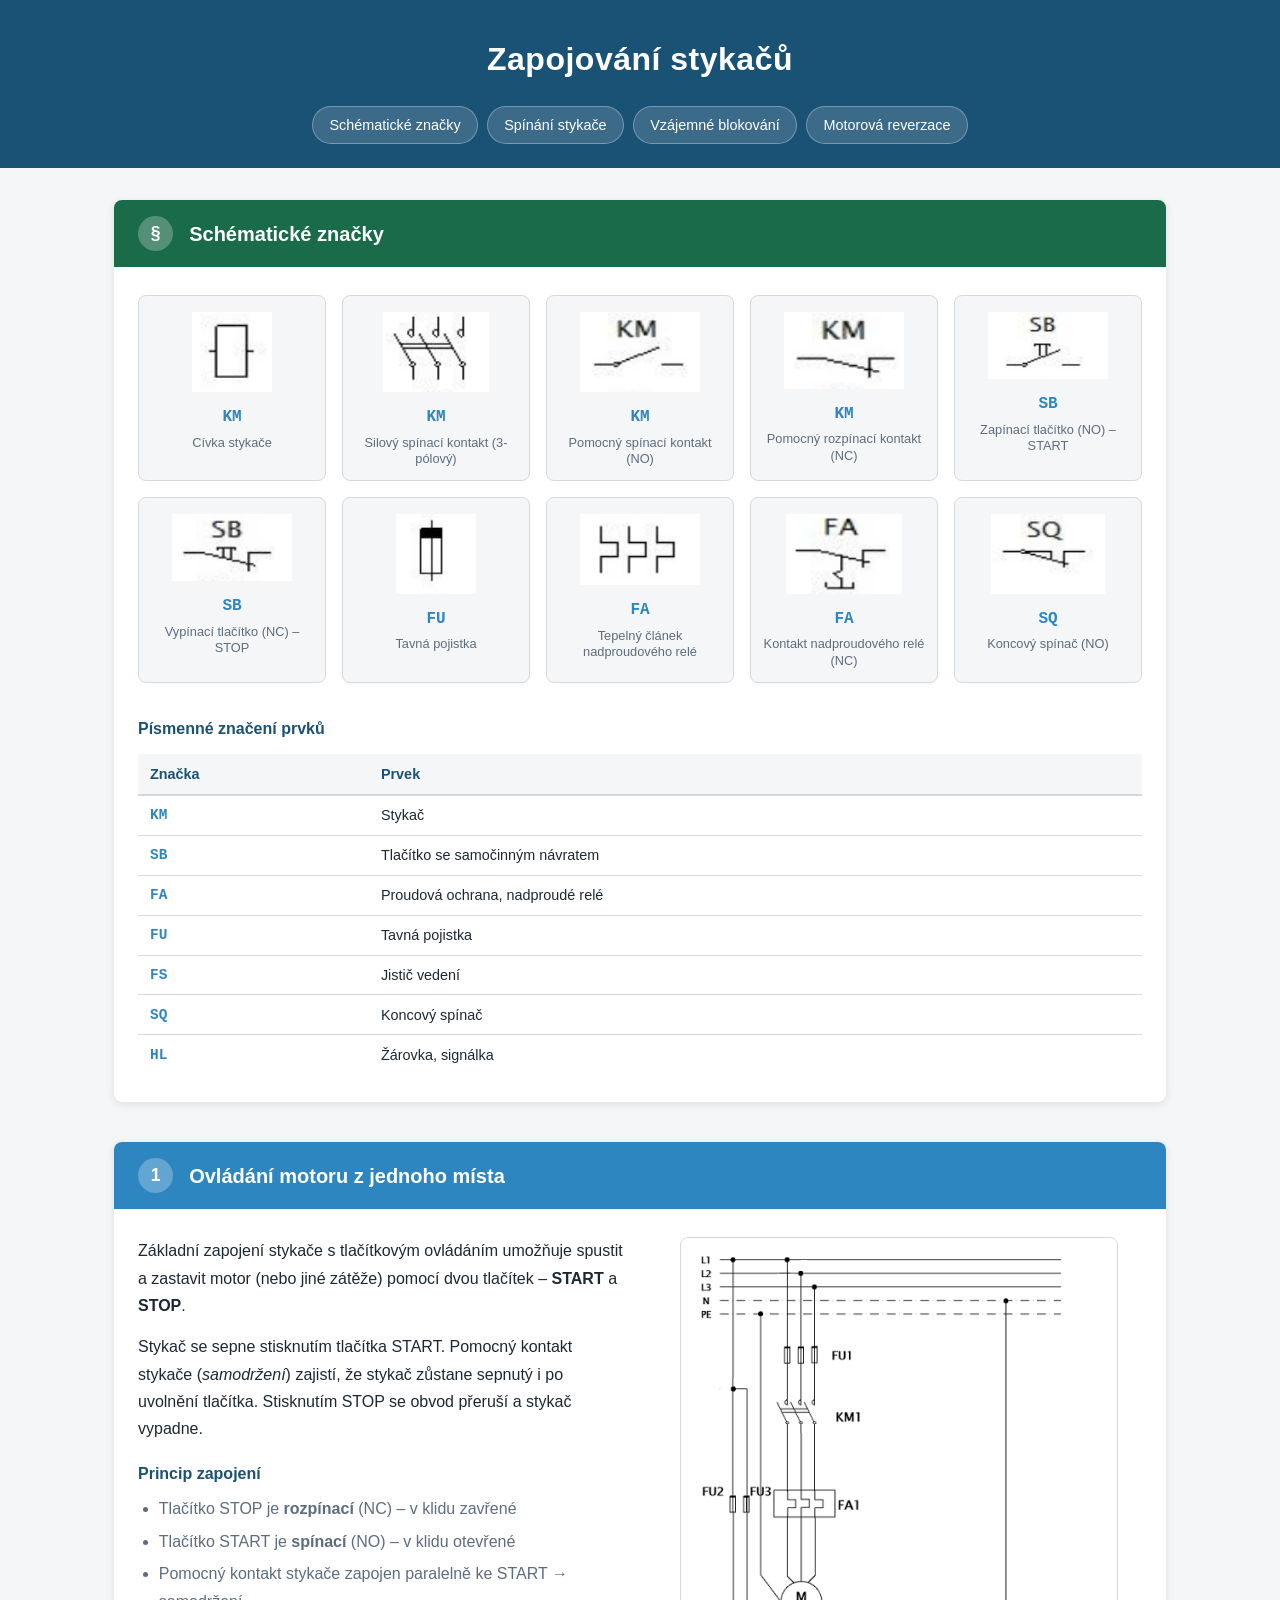
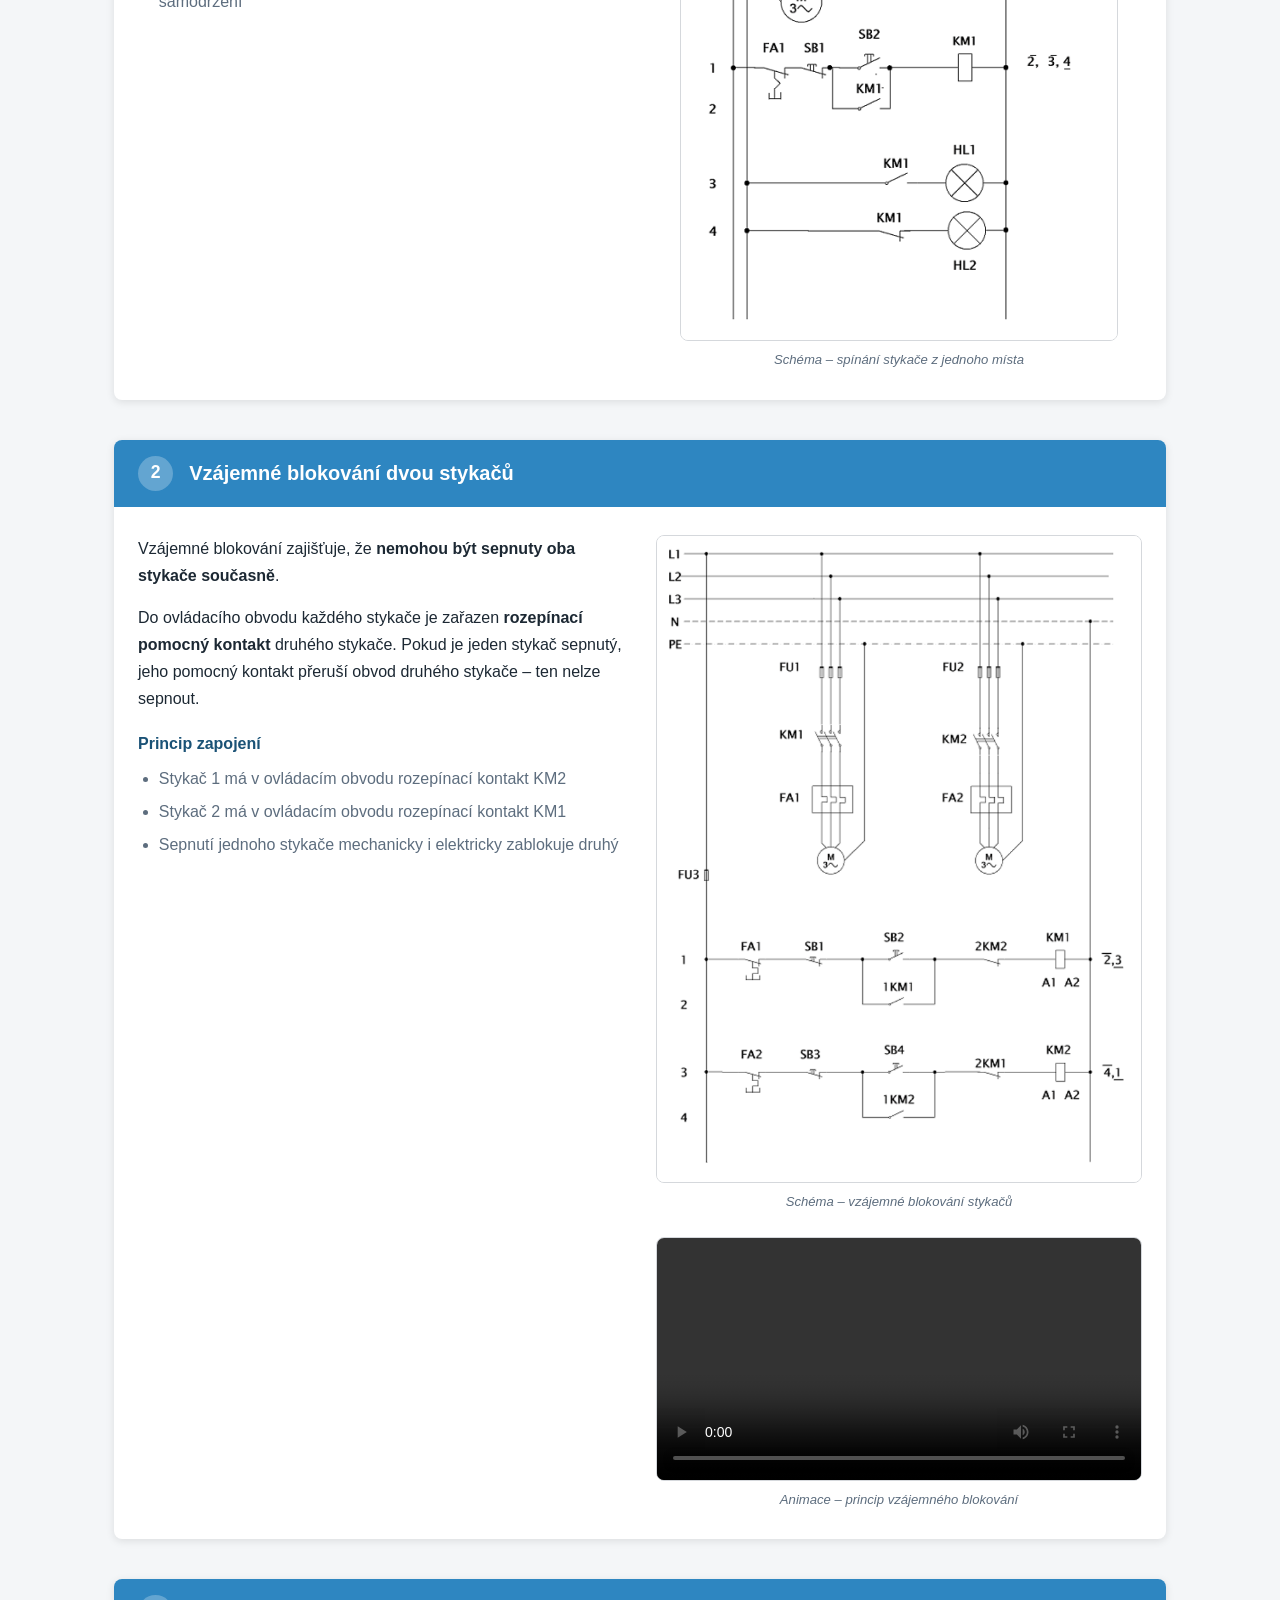
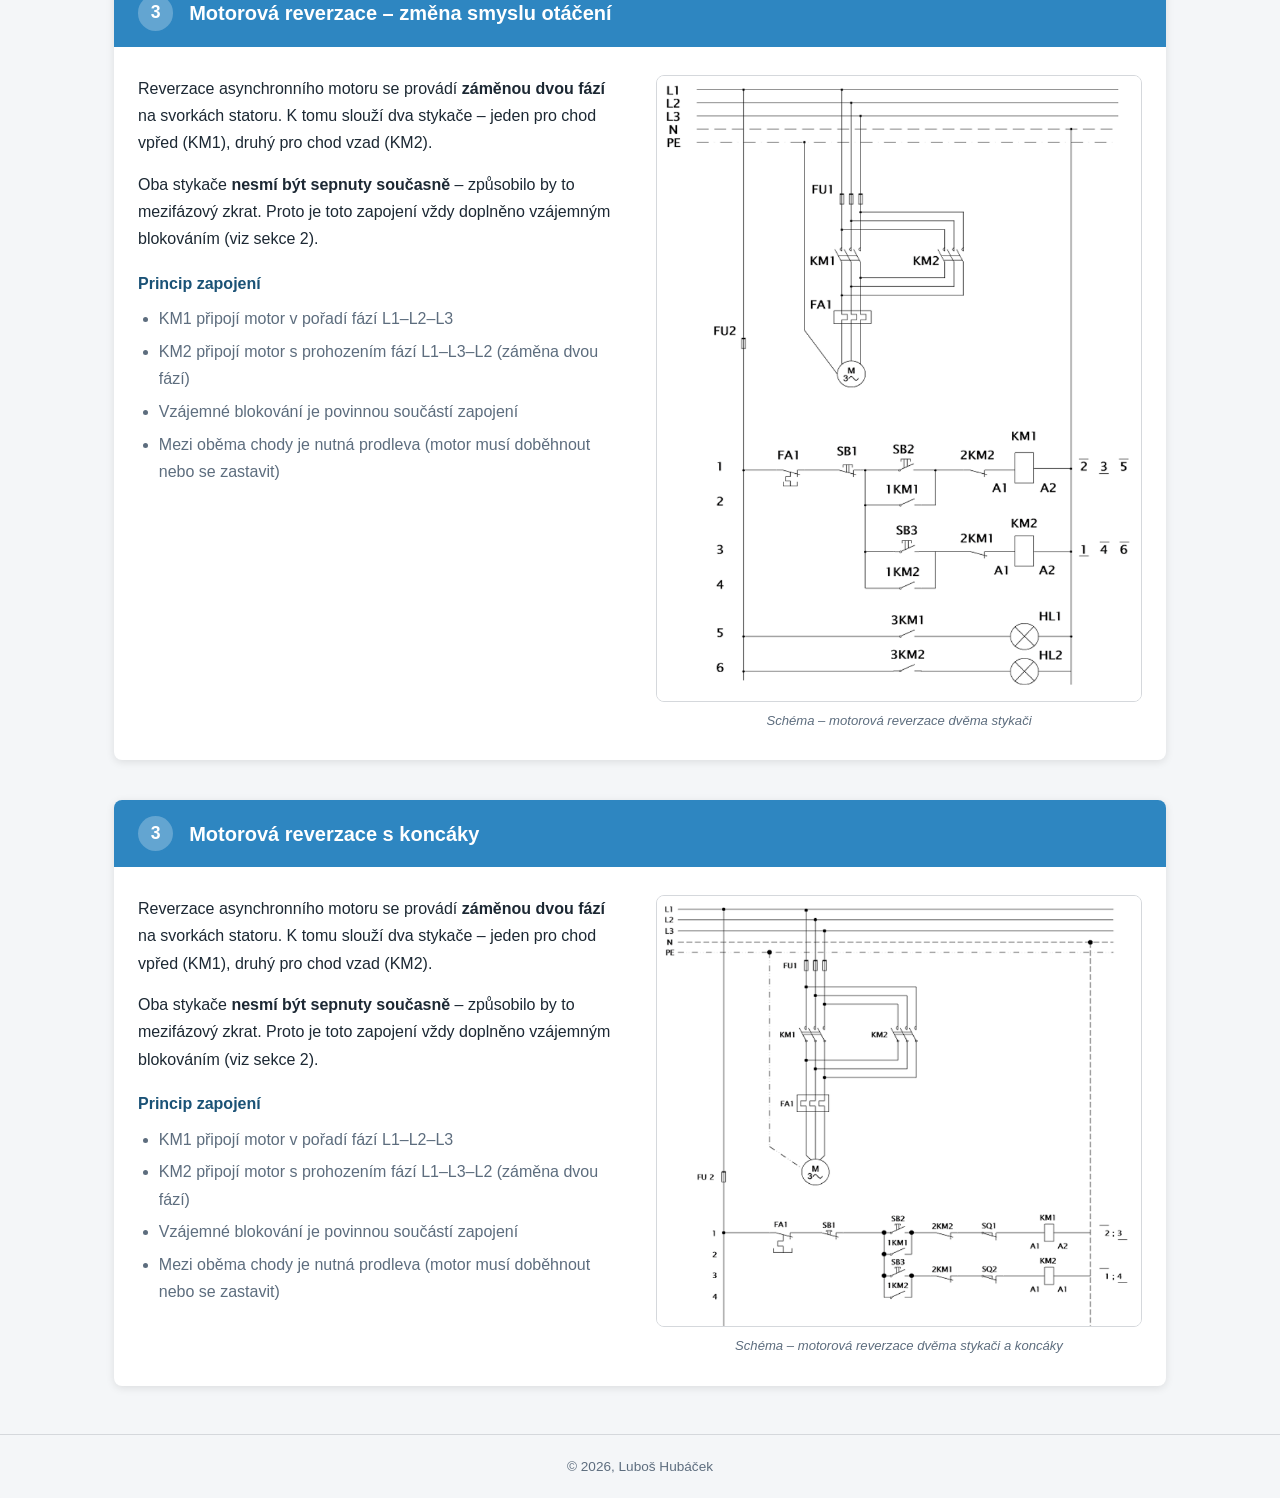
==== index.html @ d504cc8d "Initial application" ====
<!DOCTYPE html>
<html lang="cs">
<head>
  <meta charset="UTF-8">
  <meta name="viewport" content="width=device-width, initial-scale=1.0">
  <title>Zapojování stykačů</title>
  <link rel="stylesheet" href="style.css">
</head>
<body>

  <header>
    <h1>Zapojování stykačů</h1>
    <nav>
      <a href="#znacky">Schématické značky</a>
      <a href="#spinani">Spínání stykače</a>
      <a href="#blokovani">Vzájemné blokování</a>
      <a href="#reverzace">Motorová reverzace</a>
    </nav>
  </header>

  <main>

    <!-- SEKCE 0: Schématické značky -->
    <section id="znacky">
      <div class="section-header header-znacky">
        <span class="section-number">§</span>
        <h2>Schématické značky</h2>
      </div>
      <div class="section-body symbols-body">

        <div class="symbols-grid">

          <!-- 1. Cívka stykače -->
          <div class="symbol-card">
            <img src="assets/images/znacky/civka_stykace.png" alt="Cívka stykače" class="sym-svg">
            <div class="sym-info">
              <span class="sym-code">KM</span>
              <span class="sym-name">Cívka stykače</span>
            </div>
          </div>

          <!-- 2. Silový kontakt 3-pólový -->
          <div class="symbol-card">
            <img src="assets/images/znacky/stykac.png" alt="Silový spínací kontakt (3-pólový)" class="sym-svg">
            <div class="sym-info">
              <span class="sym-code">KM</span>
              <span class="sym-name">Silový spínací kontakt (3-pólový)</span>
            </div>
          </div>

          <!-- 3. Pomocný spínací kontakt NO -->
          <div class="symbol-card">
            <img src="assets/images/znacky/KM_zap.png" alt="Pomocný spínací kontakt (NO)" class="sym-svg">
            <div class="sym-info">
              <span class="sym-code">KM</span>
              <span class="sym-name">Pomocný spínací kontakt (NO)</span>
            </div>
          </div>

          <!-- 4. Pomocný rozpínací kontakt NC -->
          <div class="symbol-card">
            <img src="assets/images/znacky/KM_vyp.png" alt="Pomocný rozpínací kontakt (NC)" class="sym-svg">
            <div class="sym-info">
              <span class="sym-code">KM</span>
              <span class="sym-name">Pomocný rozpínací kontakt (NC)</span>
            </div>
          </div>

          <!-- 5. Zapínací tlačítko NO -->
          <div class="symbol-card">
            <img src="assets/images/znacky/sb_zap.png" alt="Zapínací tlačítko (NO) – START" class="sym-svg">
            <div class="sym-info">
              <span class="sym-code">SB</span>
              <span class="sym-name">Zapínací tlačítko (NO) – START</span>
            </div>
          </div>

          <!-- 6. Vypínací tlačítko NC -->
          <div class="symbol-card">
            <img src="assets/images/znacky/sb_vyp.png" alt="Vypínací tlačítko (NC) – STOP" class="sym-svg">
            <div class="sym-info">
              <span class="sym-code">SB</span>
              <span class="sym-name">Vypínací tlačítko (NC) – STOP</span>
            </div>
          </div>

          <!-- 7. Pojistka -->
          <div class="symbol-card">
            <img src="assets/images/znacky/pojistka.png" alt="Tavná pojistka" class="sym-svg">
            <div class="sym-info">
              <span class="sym-code">FU</span>
              <span class="sym-name">Tavná pojistka</span>
            </div>
          </div>

          <!-- 8. Tepelné nadproudové relé -->
          <div class="symbol-card">
            <img src="assets/images/znacky/nadproudove_rele.png" alt="Tepelný článek nadproudového relé" class="sym-svg">
            <div class="sym-info">
              <span class="sym-code">FA</span>
              <span class="sym-name">Tepelný článek nadproudového relé</span>
            </div>
          </div>

          <!-- 9. Kontakt nadproudového relé -->
          <div class="symbol-card">
            <img src="assets/images/znacky/FA.png" alt="Kontakt nadproudového relé (NC)" class="sym-svg">
            <div class="sym-info">
              <span class="sym-code">FA</span>
              <span class="sym-name">Kontakt nadproudového relé (NC)</span>
            </div>
          </div>

          <!-- 10. Koncový spínač -->
          <div class="symbol-card">
            <img src="assets/images/znacky/SQ.png" alt="Koncový spínač (NO)" class="sym-svg">
            <div class="sym-info">
              <span class="sym-code">SQ</span>
              <span class="sym-name">Koncový spínač (NO)</span>
            </div>
          </div>

        </div><!-- /symbols-grid -->

        <h3 class="table-heading">Písmenné značení prvků</h3>
        <table class="letter-table">
          <thead>
            <tr><th>Značka</th><th>Prvek</th></tr>
          </thead>
          <tbody>
            <tr><td>KM</td><td>Stykač</td></tr>
            <tr><td>SB</td><td>Tlačítko se samočinným návratem</td></tr>
            <tr><td>FA</td><td>Proudová ochrana, nadproudé relé</td></tr>
            <tr><td>FU</td><td>Tavná pojistka</td></tr>
            <tr><td>FS</td><td>Jistič vedení</td></tr>
            <tr><td>SQ</td><td>Koncový spínač</td></tr>
            <tr><td>HL</td><td>Žárovka, signálka</td></tr>
          </tbody>
        </table>

      </div>
    </section>

    <!-- SEKCE 1: Spínání stykače -->
    <section id="spinani">
      <div class="section-header">
        <span class="section-number">1</span>
        <h2>Ovládání motoru z jednoho místa</h2>
      </div>

      <div class="section-body">
        <div class="description">
          <p>
            Základní zapojení stykače s tlačítkovým ovládáním umožňuje spustit a zastavit motor
            (nebo jiné zátěže) pomocí dvou tlačítek – <strong>START</strong> a <strong>STOP</strong>.
          </p>
          <p>
            Stykač se sepne stisknutím tlačítka START. Pomocný kontakt stykače (<em>samodržení</em>)
            zajistí, že stykač zůstane sepnutý i po uvolnění tlačítka. Stisknutím STOP se obvod přeruší
            a stykač vypadne.
          </p>
          <h3>Princip zapojení</h3>
          <ul>
            <li>Tlačítko STOP je <strong>rozpínací</strong> (NC) – v klidu zavřené</li>
            <li>Tlačítko START je <strong>spínací</strong> (NO) – v klidu otevřené</li>
            <li>Pomocný kontakt stykače zapojen paralelně ke START → samodržení</li>
          </ul>
        </div>

        <div class="media-block">
          <figure>
            <img src="assets/images/spinani/stykac_z_jednoho_mista.png"
                 alt="Schéma spínání stykače z jednoho místa"
                 class="schema-img">
            <figcaption>Schéma – spínání stykače z jednoho místa</figcaption>
          </figure>
        </div>
      </div>
    </section>

    <!-- SEKCE 2: Vzájemné blokování -->
    <section id="blokovani">
      <div class="section-header">
        <span class="section-number">2</span>
        <h2>Vzájemné blokování dvou stykačů</h2>
      </div>

      <div class="section-body">
        <div class="description">
          <p>
            Vzájemné blokování zajišťuje, že <strong>nemohou být sepnuty oba stykače současně</strong>.
          </p>
          <p>
            Do ovládacího obvodu každého stykače je zařazen <strong>rozepínací pomocný kontakt</strong>
            druhého stykače. Pokud je jeden stykač sepnutý, jeho pomocný kontakt přeruší obvod druhého
            stykače – ten nelze sepnout.
          </p>
          <h3>Princip zapojení</h3>
          <ul>
            <li>Stykač 1 má v ovládacím obvodu rozepínací kontakt KM2</li>
            <li>Stykač 2 má v ovládacím obvodu rozepínací kontakt KM1</li>
            <li>Sepnutí jednoho stykače mechanicky i elektricky zablokuje druhý</li>
          </ul>
        </div>

        <div class="media-block">
          <figure>
            <img src="assets/images/blokovani/blokovani_stykacu.png"
                 alt="Schéma vzájemného blokování stykačů"
                 class="schema-img">
            <figcaption>Schéma – vzájemné blokování stykačů</figcaption>
          </figure>

          <figure class="video-figure">
            <video controls preload="metadata">
              <source src="assets/animations/blokovani/blokovani_stykacu.mp4" type="video/mp4">
              Váš prohlížeč nepodporuje přehrávání videa.
            </video>
            <figcaption>Animace – princip vzájemného blokování</figcaption>
          </figure>
        </div>
      </div>
    </section>

    <!-- SEKCE 3: Motorová reverzace -->
      <section id="reverzace">
          <div class="section-header">
              <span class="section-number">3</span>
              <h2>Motorová reverzace – změna smyslu otáčení</h2>
          </div>

          <div class="section-body">
              <div class="description">
                  <p>
                      Reverzace asynchronního motoru se provádí <strong>záměnou dvou fází</strong> na svorkách
                      statoru. K tomu slouží dva stykače – jeden pro chod vpřed (KM1), druhý pro chod vzad (KM2).
                  </p>
                  <p>
                      Oba stykače <strong>nesmí být sepnuty současně</strong> – způsobilo by to mezifázový zkrat.
                      Proto je toto zapojení vždy doplněno vzájemným blokováním (viz sekce 2).
                  </p>
                  <h3>Princip zapojení</h3>
                  <ul>
                      <li>KM1 připojí motor v pořadí fází L1–L2–L3</li>
                      <li>KM2 připojí motor s prohozením fází L1–L3–L2 (záměna dvou fází)</li>
                      <li>Vzájemné blokování je povinnou součástí zapojení</li>
                      <li>Mezi oběma chody je nutná prodleva (motor musí doběhnout nebo se zastavit)</li>
                  </ul>
              </div>

              <div class="media-block">
                  <figure>
                      <img src="assets/images/reverzace/reverzace.png"
                           alt="Schéma motorové reverzace dvěma stykači"
                           class="schema-img">
                      <figcaption>Schéma – motorová reverzace dvěma stykači</figcaption>
                  </figure>
              </div>
          </div>
      </section>

      <section id="reverzace_dorazy">
          <div class="section-header">
              <span class="section-number">3</span>
              <h2>Motorová reverzace s koncáky</h2>
          </div>

          <div class="section-body">
              <div class="description">
                  <p>
                      Reverzace asynchronního motoru se provádí <strong>záměnou dvou fází</strong> na svorkách
                      statoru. K tomu slouží dva stykače – jeden pro chod vpřed (KM1), druhý pro chod vzad (KM2).
                  </p>
                  <p>
                      Oba stykače <strong>nesmí být sepnuty současně</strong> – způsobilo by to mezifázový zkrat.
                      Proto je toto zapojení vždy doplněno vzájemným blokováním (viz sekce 2).
                  </p>
                  <h3>Princip zapojení</h3>
                  <ul>
                      <li>KM1 připojí motor v pořadí fází L1–L2–L3</li>
                      <li>KM2 připojí motor s prohozením fází L1–L3–L2 (záměna dvou fází)</li>
                      <li>Vzájemné blokování je povinnou součástí zapojení</li>
                      <li>Mezi oběma chody je nutná prodleva (motor musí doběhnout nebo se zastavit)</li>
                  </ul>
              </div>

              <div class="media-block">
                  <figure>
                      <img src="assets/images/reverzace/reverzace_dorazy.png"
                           alt="Schéma motorové reverzace dvěma stykači s koncovými spínači"
                           class="schema-img">
                      <figcaption>Schéma – motorová reverzace dvěma stykači a koncáky</figcaption>
                  </figure>
              </div>
          </div>
      </section>

  </main>

  <footer>
    <p>&copy; 2026, Luboš Hubáček</p>
  </footer>

</body>
</html>
---- style.css ----
/* ── Reset & základy ── */
*, *::before, *::after {
  box-sizing: border-box;
  margin: 0;
  padding: 0;
}

:root {
  --clr-primary:   #1a5276;
  --clr-accent:    #2e86c1;
  --clr-bg:        #f4f6f8;
  --clr-surface:   #ffffff;
  --clr-border:    #d5d8dc;
  --clr-text:      #1c2833;
  --clr-muted:     #5d6d7e;
  --radius:        8px;
  --shadow:        0 2px 8px rgba(0,0,0,.10);
}

html {
  scroll-behavior: smooth;
}

body {
  font-family: 'Segoe UI', Arial, sans-serif;
  font-size: 1rem;
  line-height: 1.7;
  color: var(--clr-text);
  background: var(--clr-bg);
}

/* ── Header ── */
header {
  background: var(--clr-primary);
  color: #fff;
  padding: 2rem 1.5rem 1.5rem;
  text-align: center;
}

header h1 {
  font-size: 2rem;
  font-weight: 700;
  letter-spacing: .5px;
}

.subtitle {
  margin-top: .4rem;
  font-size: .95rem;
  opacity: .8;
}

nav {
  margin-top: 1.25rem;
  display: flex;
  flex-wrap: wrap;
  justify-content: center;
  gap: .6rem;
}

nav a {
  color: #fff;
  text-decoration: none;
  background: rgba(255,255,255,.15);
  border: 1px solid rgba(255,255,255,.3);
  border-radius: 20px;
  padding: .35rem 1rem;
  font-size: .9rem;
  transition: background .2s;
}

nav a:hover {
  background: rgba(255,255,255,.28);
}

/* ── Main layout ── */
main {
  max-width: 1100px;
  margin: 0 auto;
  padding: 2rem 1.5rem 3rem;
  display: flex;
  flex-direction: column;
  gap: 2.5rem;
}

/* ── Sekce ── */
section {
  background: var(--clr-surface);
  border-radius: var(--radius);
  box-shadow: var(--shadow);
  overflow: hidden;
}

.section-header {
  display: flex;
  align-items: center;
  gap: 1rem;
  background: var(--clr-accent);
  color: #fff;
  padding: 1rem 1.5rem;
}

.section-number {
  display: flex;
  align-items: center;
  justify-content: center;
  width: 2.2rem;
  height: 2.2rem;
  border-radius: 50%;
  background: rgba(255,255,255,.25);
  font-size: 1.1rem;
  font-weight: 700;
  flex-shrink: 0;
}

.section-header h2 {
  font-size: 1.25rem;
  font-weight: 600;
}

.section-body {
  padding: 1.75rem 1.5rem;
  display: grid;
  grid-template-columns: 1fr 1fr;
  gap: 2rem;
  align-items: start;
}

/* ── Popis ── */
.description p {
  margin-bottom: .9rem;
  color: var(--clr-text);
}

.description h3 {
  font-size: 1rem;
  font-weight: 600;
  margin: 1.1rem 0 .5rem;
  color: var(--clr-primary);
}

.description ul {
  padding-left: 1.3rem;
}

.description ul li {
  margin-bottom: .35rem;
  color: var(--clr-muted);
}

/* ── Média ── */
.media-block {
  display: flex;
  flex-direction: column;
  gap: 1.5rem;
}

figure {
  text-align: center;
}

.schema-img {
  max-width: 100%;
  height: auto;
  border: 1px solid var(--clr-border);
  border-radius: var(--radius);
  display: block;
  margin: 0 auto;
}

.video-figure video {
  width: 100%;
  border-radius: var(--radius);
  border: 1px solid var(--clr-border);
  display: block;
}

figcaption {
  margin-top: .5rem;
  font-size: .82rem;
  color: var(--clr-muted);
  font-style: italic;
}

/* ── Footer ── */
footer {
  text-align: center;
  padding: 1.25rem;
  font-size: .85rem;
  color: var(--clr-muted);
  border-top: 1px solid var(--clr-border);
}

/* ── Sekce značky ── */
.header-znacky {
  background: #1a6b4a;
}

.symbols-body {
  display: block !important;
  padding: 1.75rem 1.5rem;
}

.symbols-intro {
  margin-bottom: 1.5rem;
  color: var(--clr-text);
}

.symbols-grid {
  display: grid;
  grid-template-columns: repeat(auto-fill, minmax(185px, 1fr));
  gap: 1rem;
  margin-bottom: 2rem;
}

.symbol-card {
  border: 1px solid var(--clr-border);
  border-radius: var(--radius);
  padding: 1rem .75rem .75rem;
  text-align: center;
  background: var(--clr-bg);
  transition: box-shadow .15s;
}

.symbol-card:hover {
  box-shadow: 0 3px 10px rgba(0,0,0,.12);
}

.sym-svg {
  width: 100%;
  max-width: 120px;
  height: auto;
  display: block;
  margin: 0 auto .75rem;
  color: var(--clr-primary);
}

img.sym-svg {
  object-fit: contain;
  max-height: 80px;
}

.sym-info {
  display: flex;
  flex-direction: column;
  align-items: center;
  gap: .2rem;
}

.sym-code {
  font-weight: 700;
  font-size: 1rem;
  color: var(--clr-accent);
  font-family: 'Courier New', monospace;
}

.sym-name {
  font-size: .8rem;
  color: var(--clr-muted);
  line-height: 1.3;
}

.table-heading {
  font-size: 1rem;
  font-weight: 600;
  color: var(--clr-primary);
  margin-bottom: .75rem;
}

.letter-table {
  width: 100%;
  border-collapse: collapse;
  font-size: .9rem;
}

.letter-table th {
  background: var(--clr-bg);
  padding: .5rem .75rem;
  text-align: left;
  border-bottom: 2px solid var(--clr-border);
  color: var(--clr-primary);
  font-weight: 600;
}

.letter-table td {
  padding: .45rem .75rem;
  border-bottom: 1px solid var(--clr-border);
}

.letter-table td:first-child {
  font-weight: 700;
  font-family: 'Courier New', monospace;
  color: var(--clr-accent);
  white-space: nowrap;
}

.letter-table tr:last-child td {
  border-bottom: none;
}

/* ── Responzivita ── */
@media (max-width: 700px) {
  .section-body {
    grid-template-columns: 1fr;
  }

  header h1 {
    font-size: 1.5rem;
  }
}
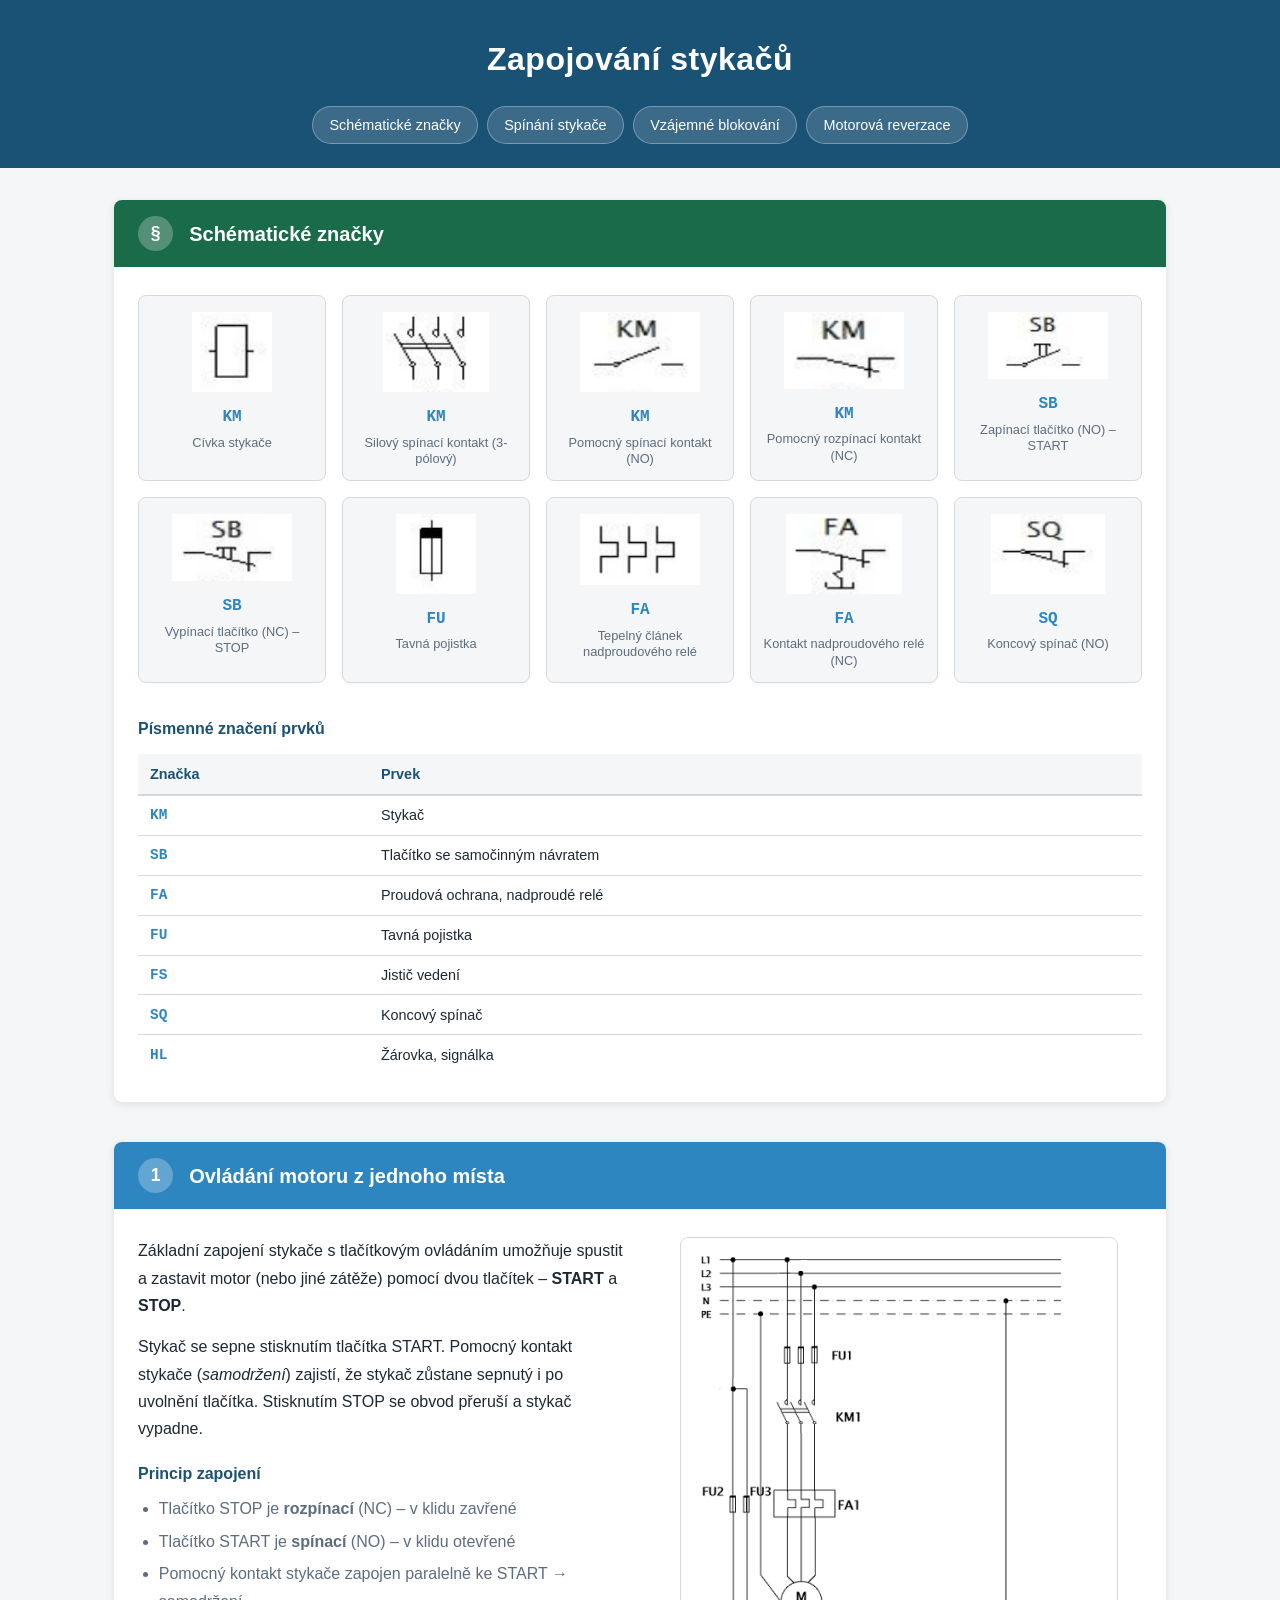
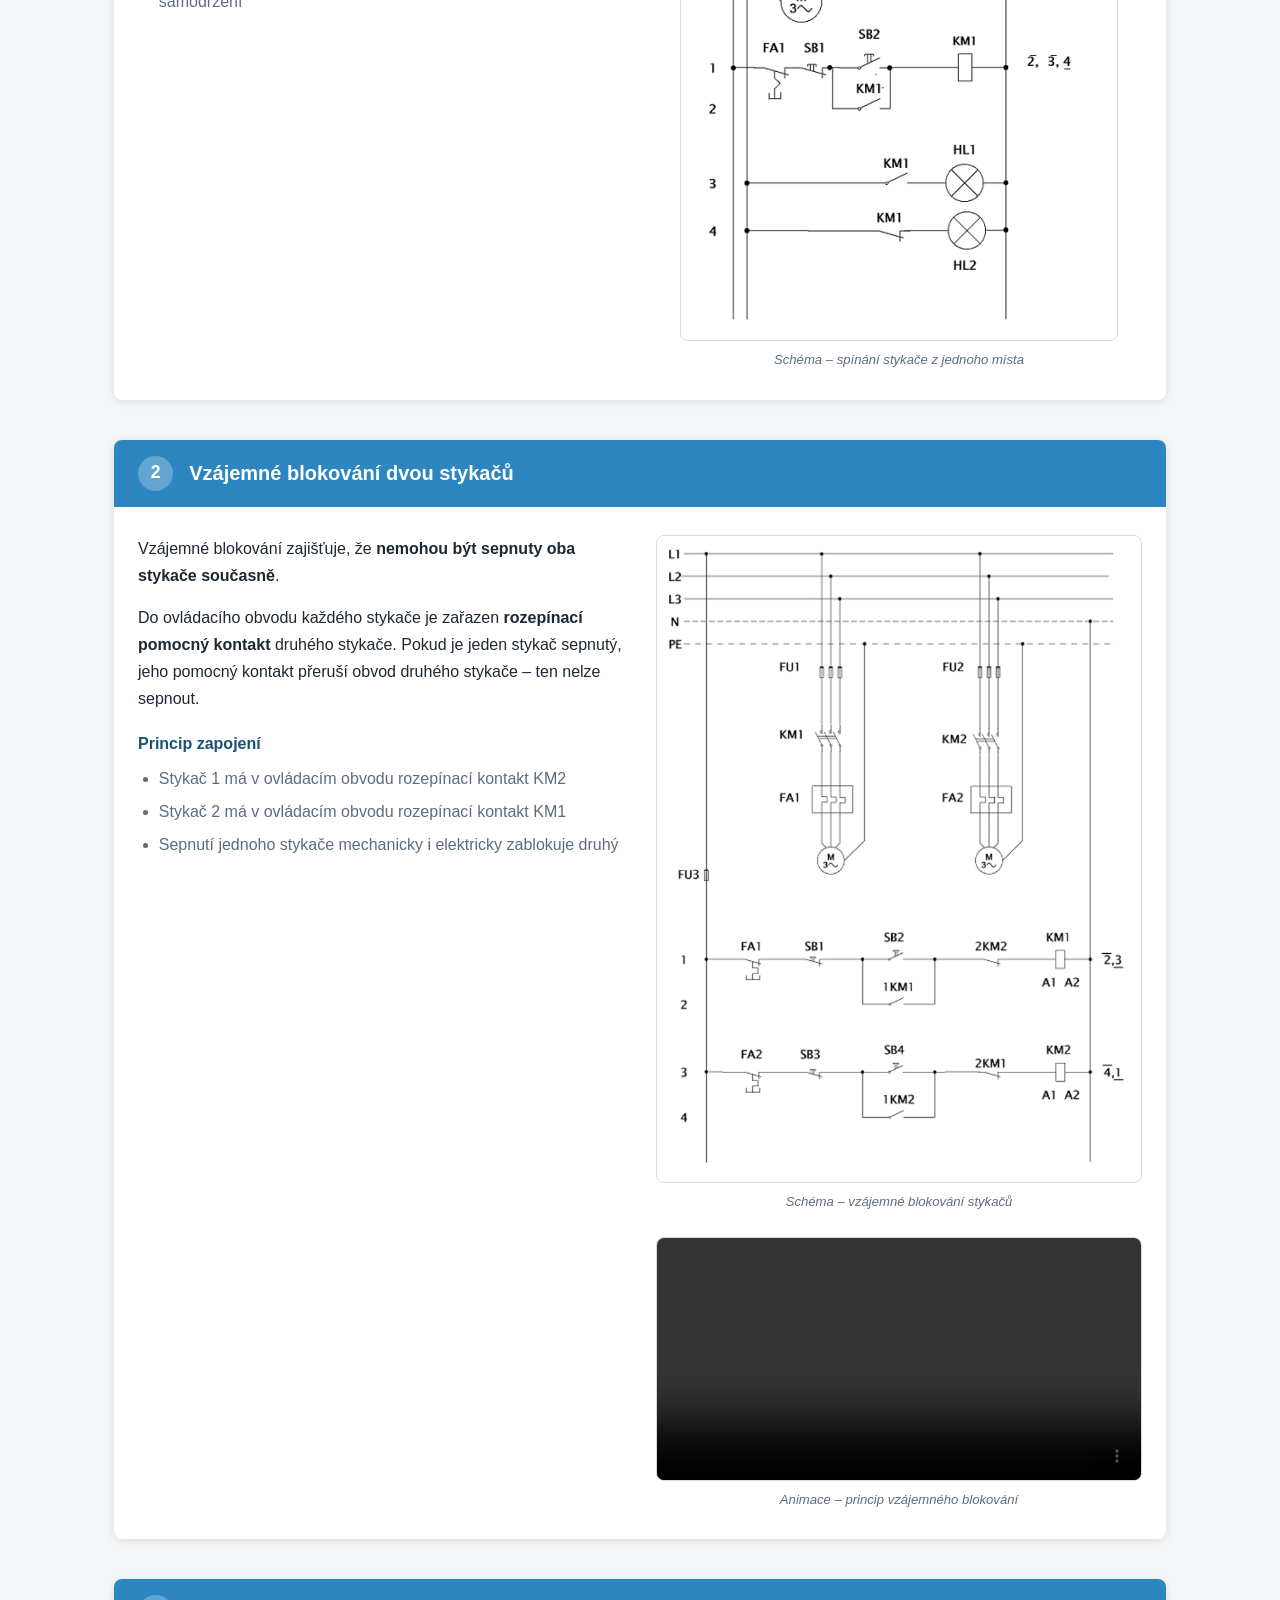
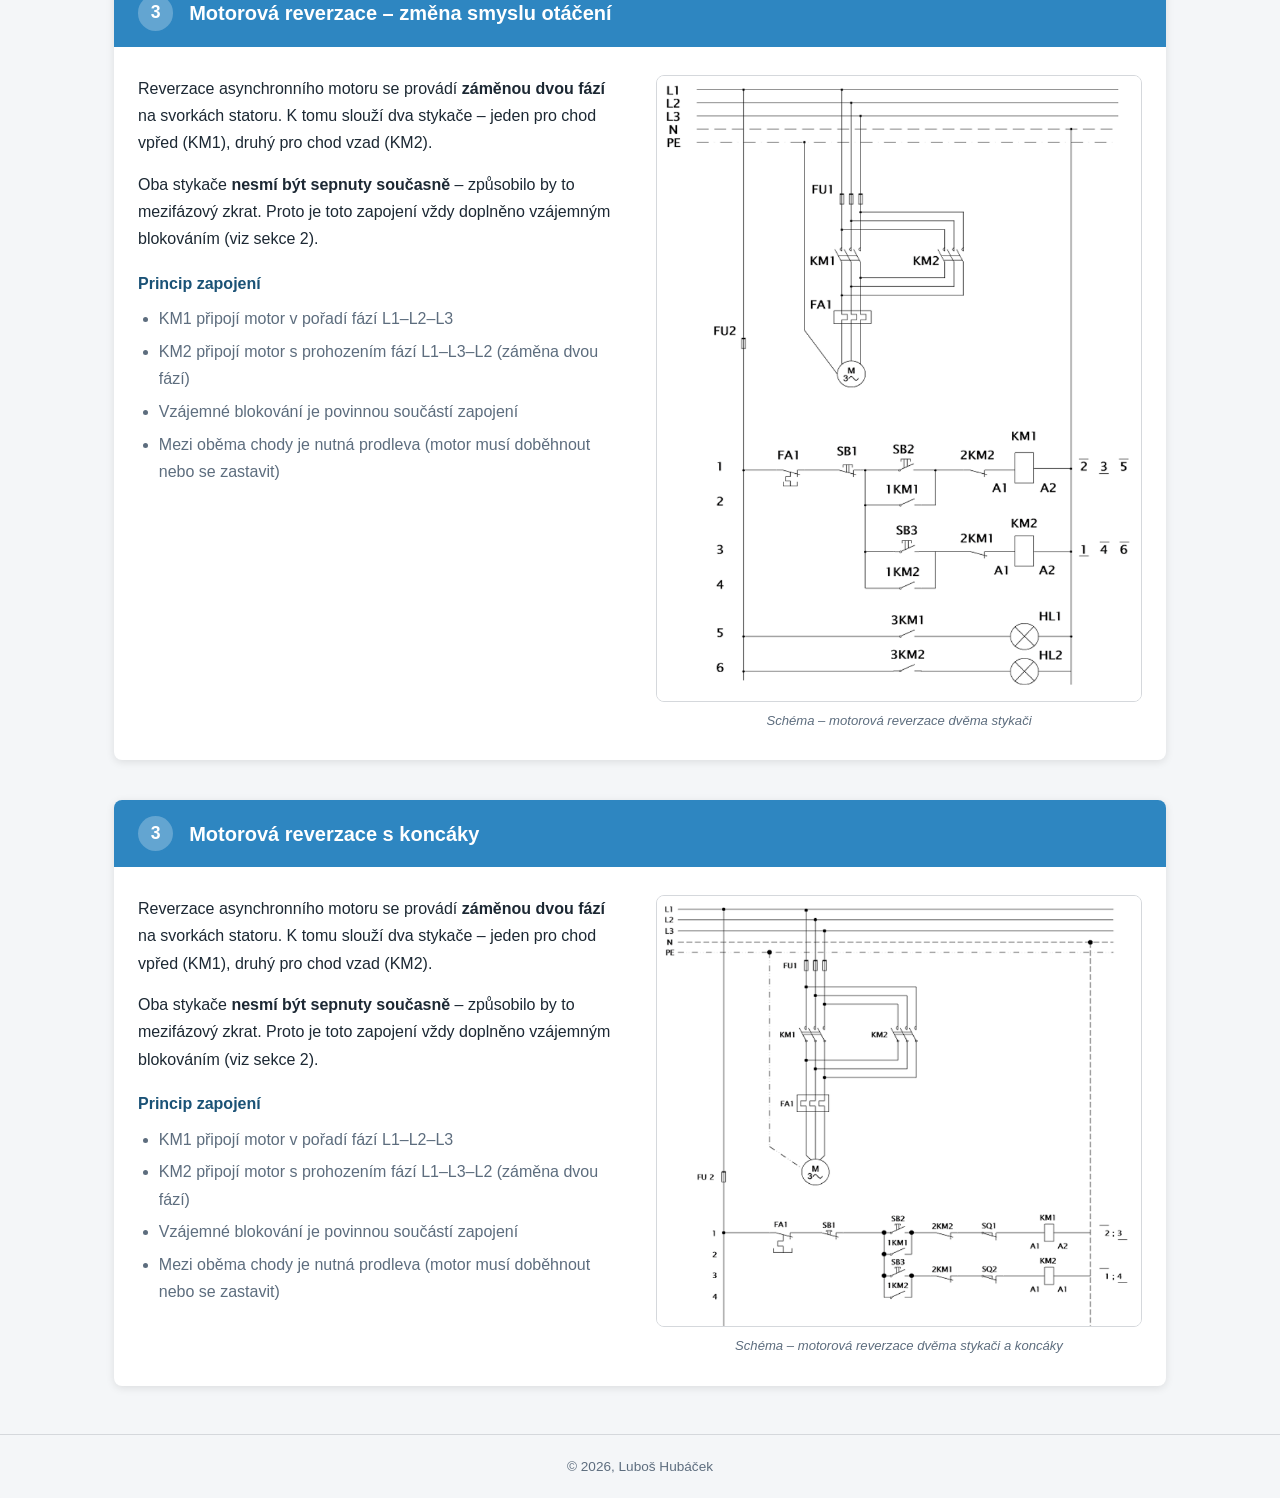
==== commit e563ac87: "Add favicon" ====
--- a/index.html
+++ b/index.html
@@ -5,6 +5,7 @@
   <meta name="viewport" content="width=device-width, initial-scale=1.0">
   <title>Zapojování stykačů</title>
   <link rel="stylesheet" href="style.css">
+  <link rel="icon" type="image/svg+xml" href="favicon.svg">
 </head>
 <body>
 
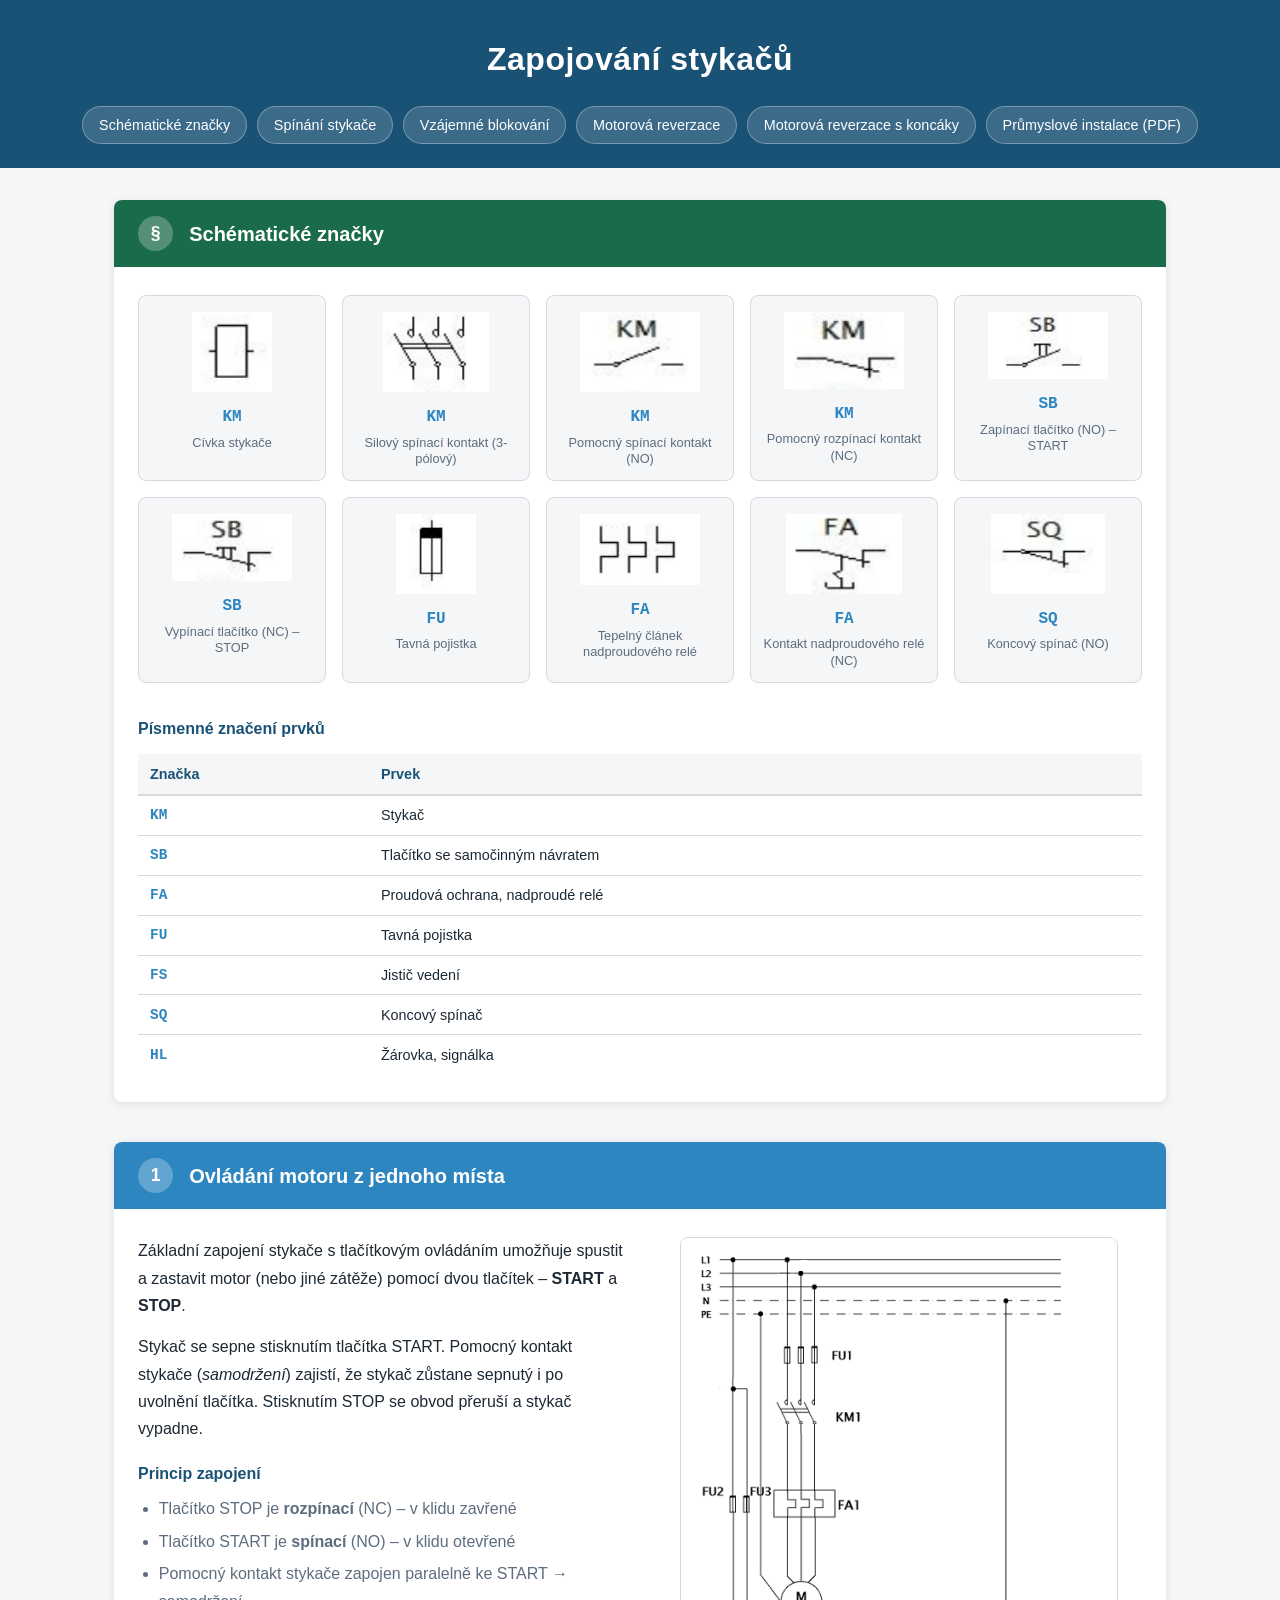
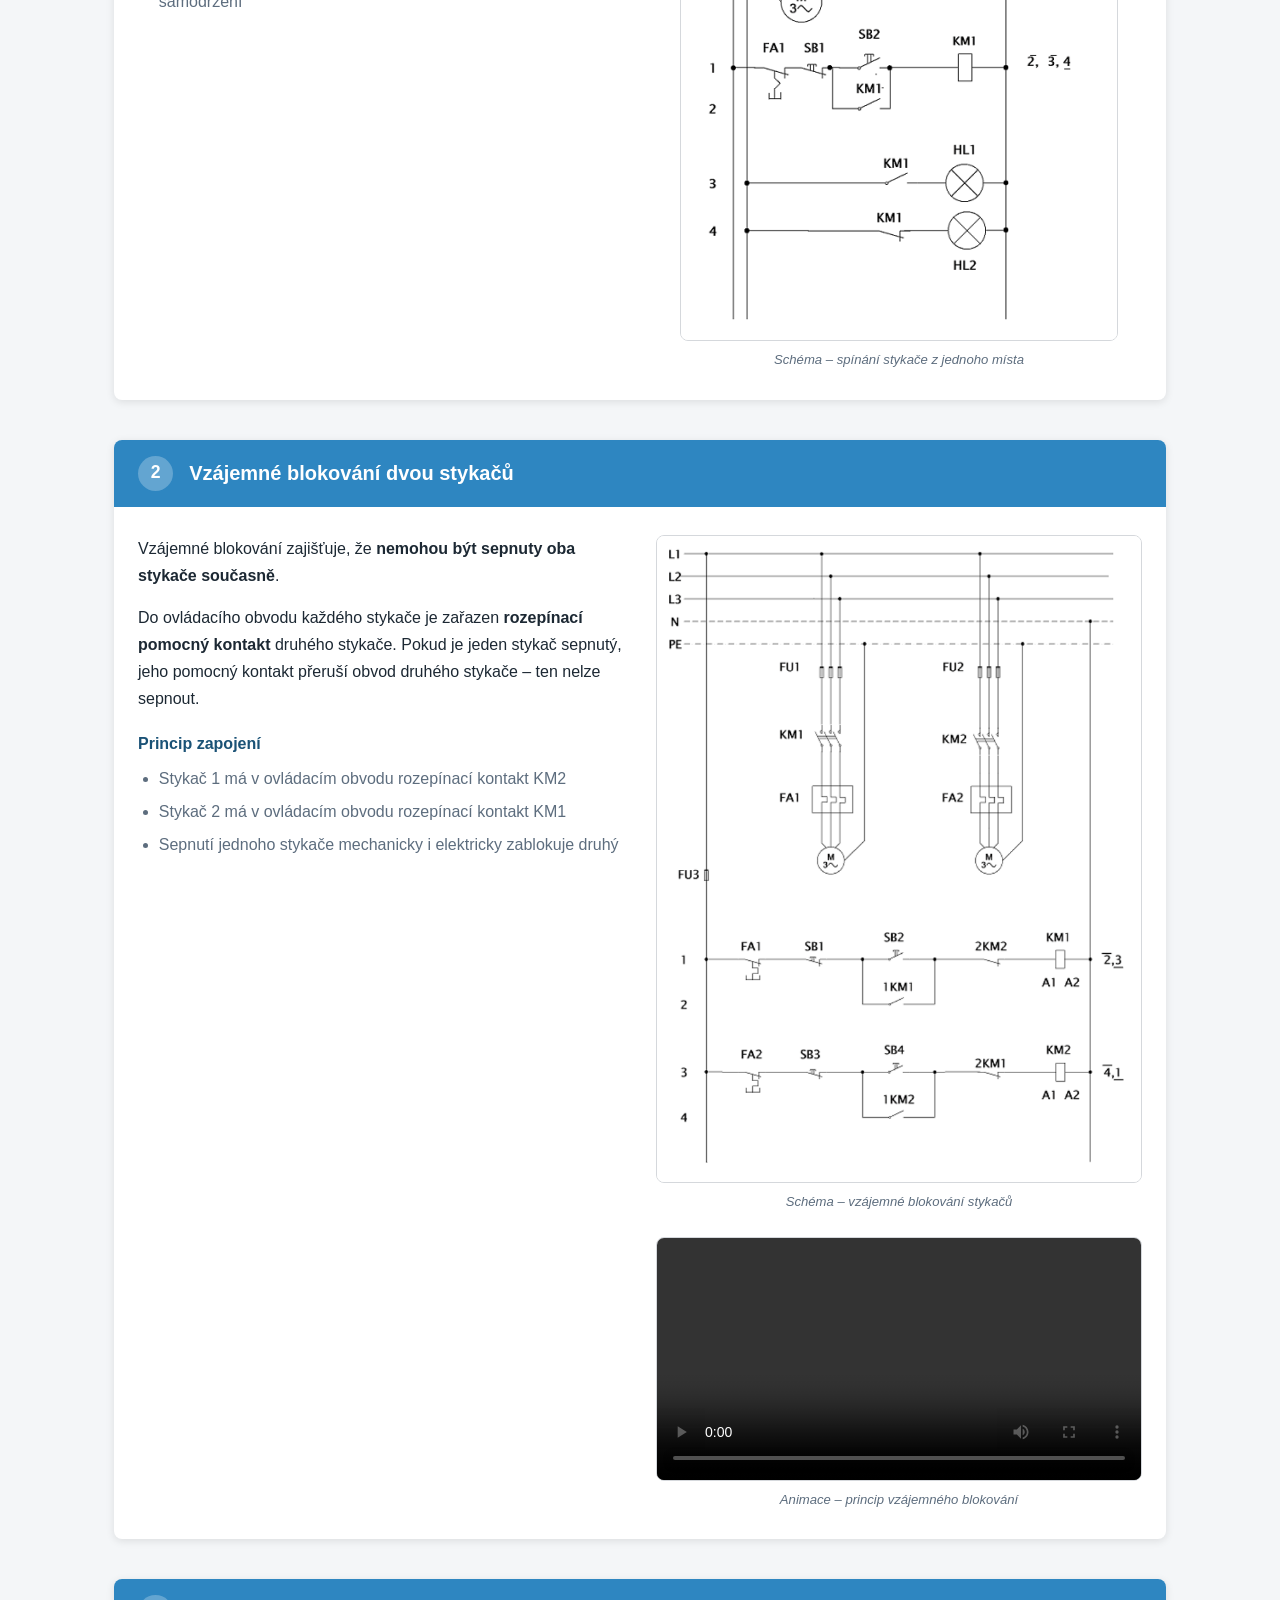
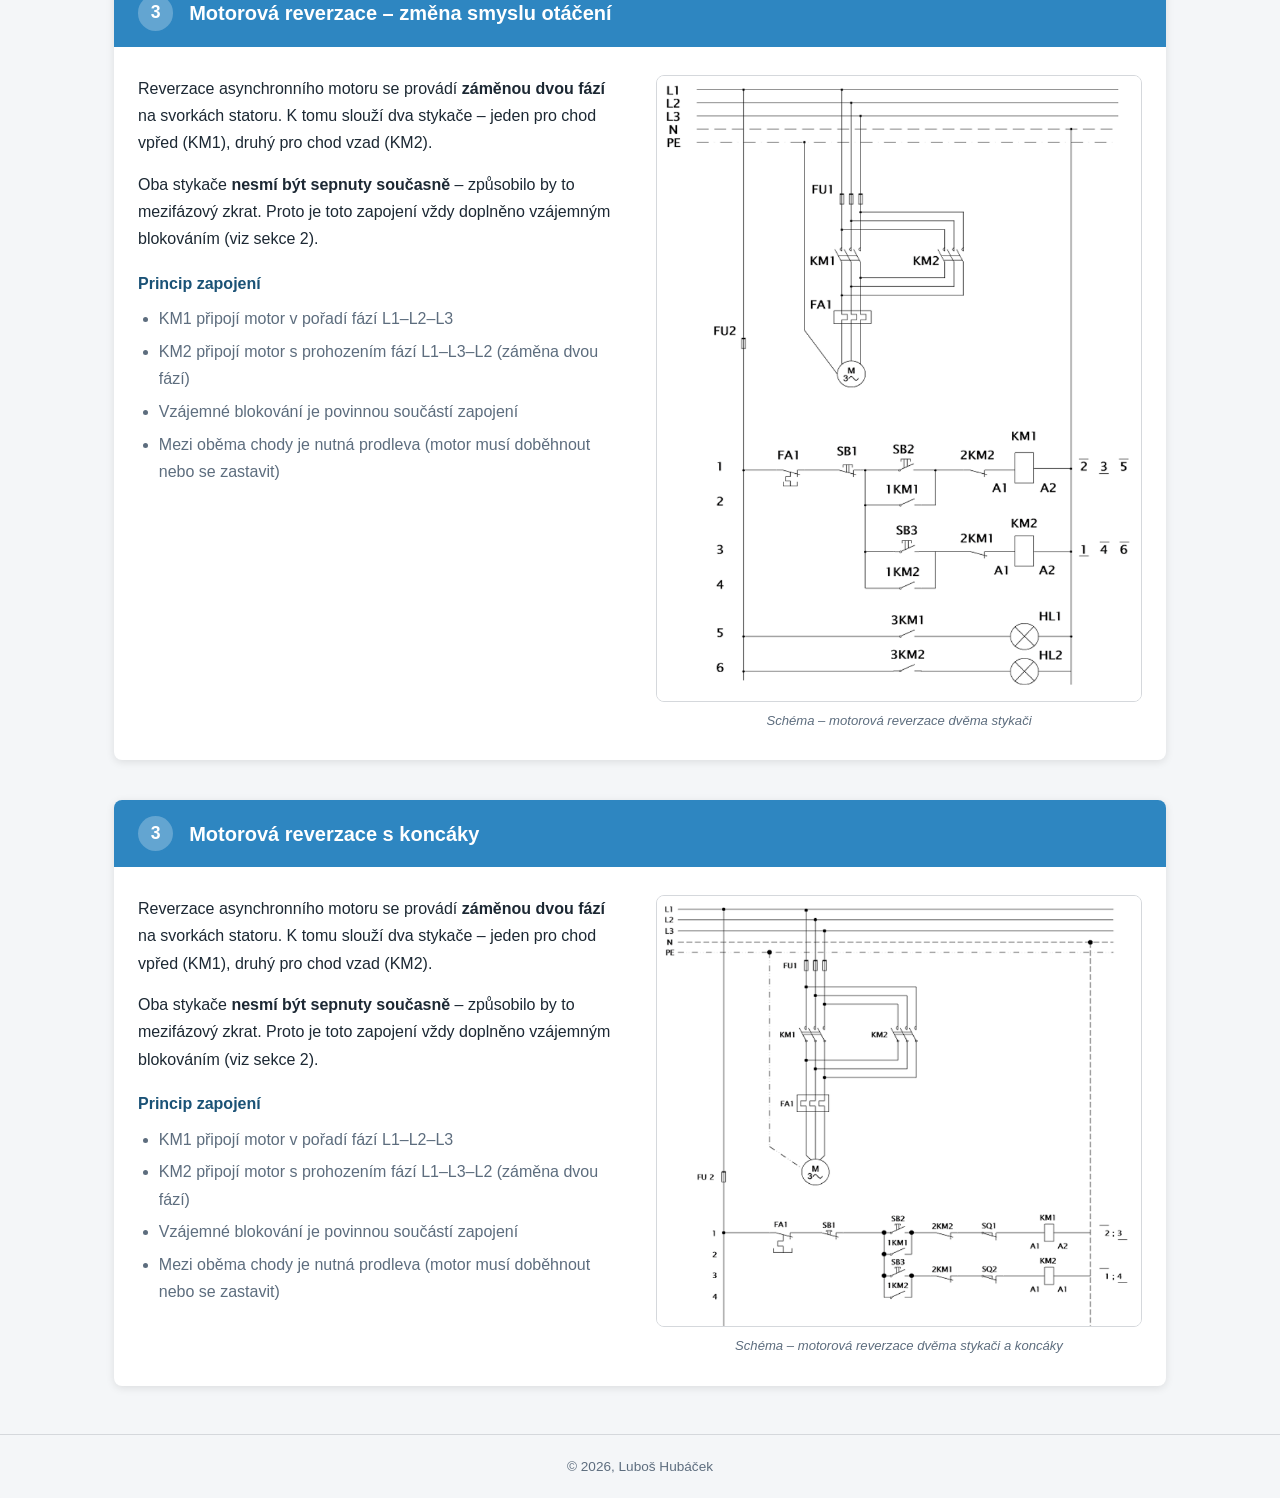
==== commit db81422a: "Store pdf document" ====
--- a/index.html
+++ b/index.html
@@ -16,6 +16,8 @@
       <a href="#spinani">Spínání stykače</a>
       <a href="#blokovani">Vzájemné blokování</a>
       <a href="#reverzace">Motorová reverzace</a>
+      <a href="#reverzace_dorazy">Motorová reverzace s koncáky</a>
+      <a href="assets/docs/prumyslove-instalace.pdf" target="_blank">Průmyslové instalace (PDF)</a>
     </nav>
   </header>
 
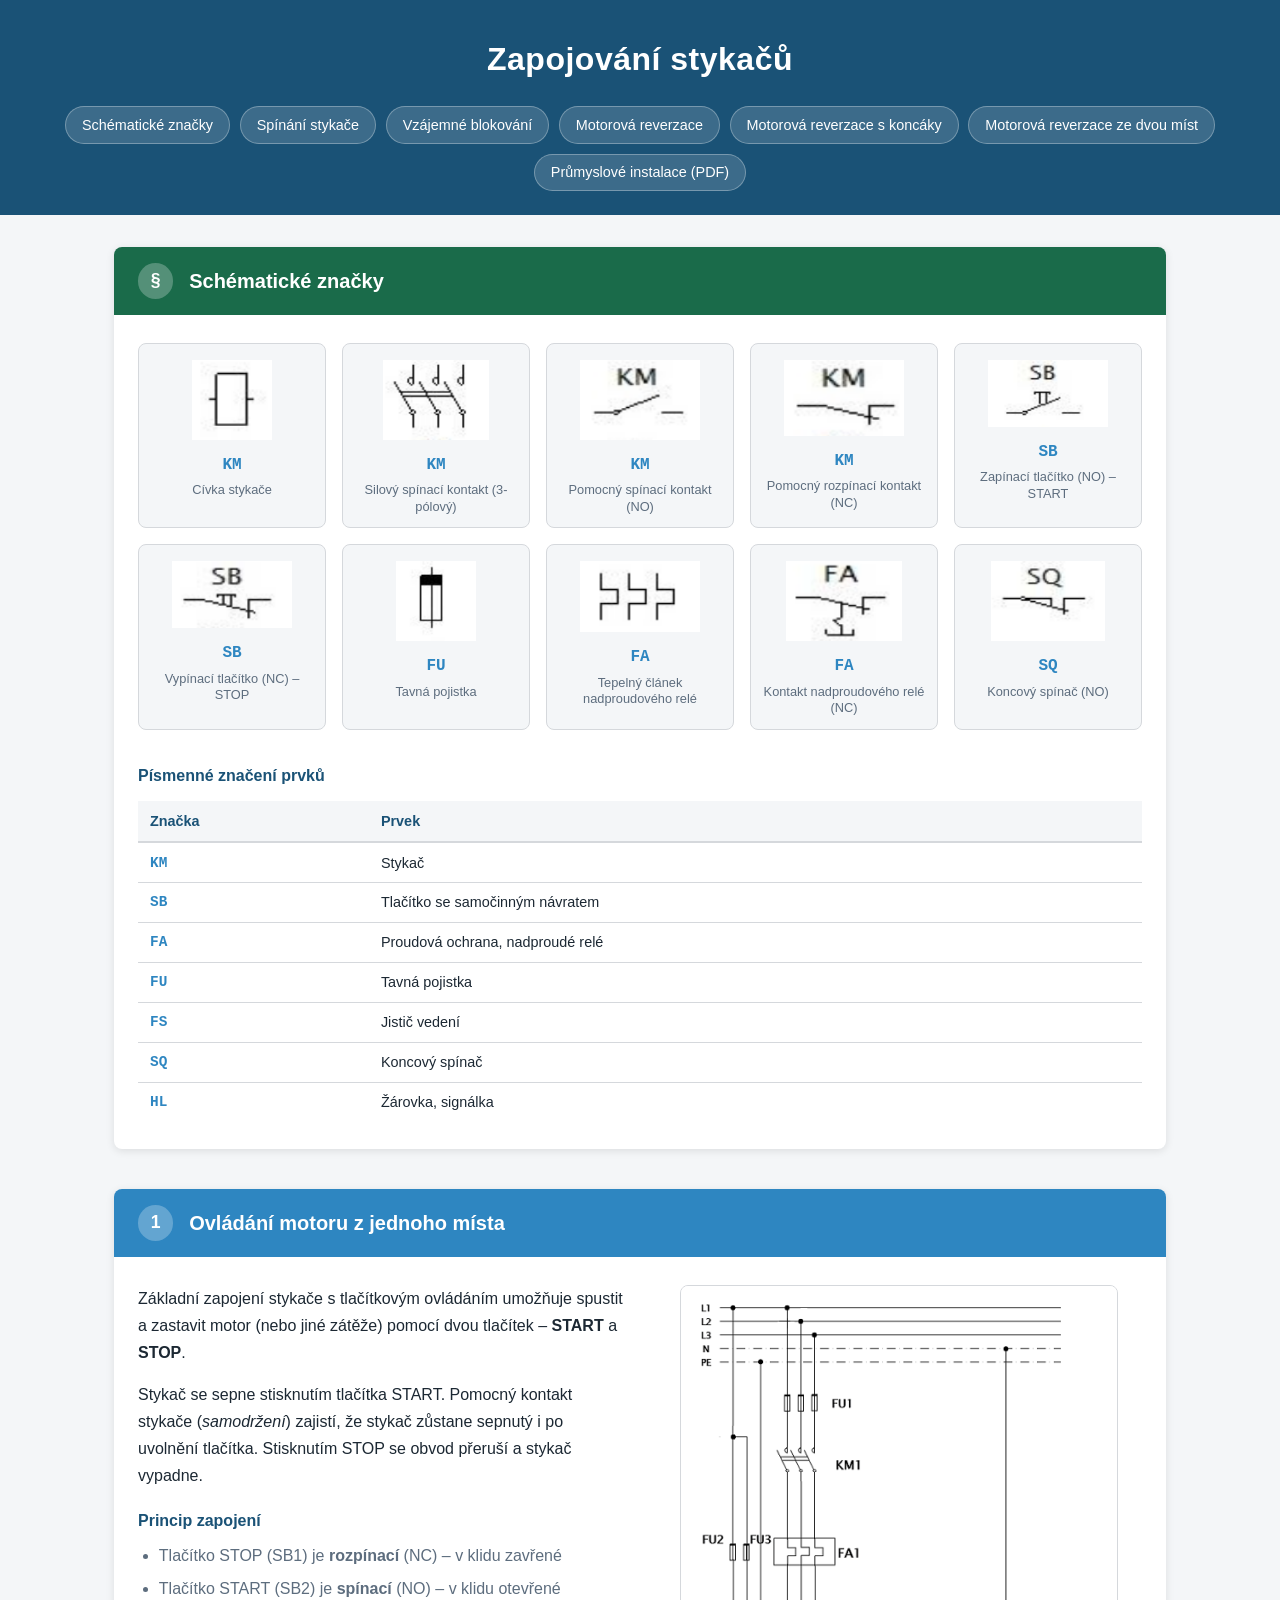
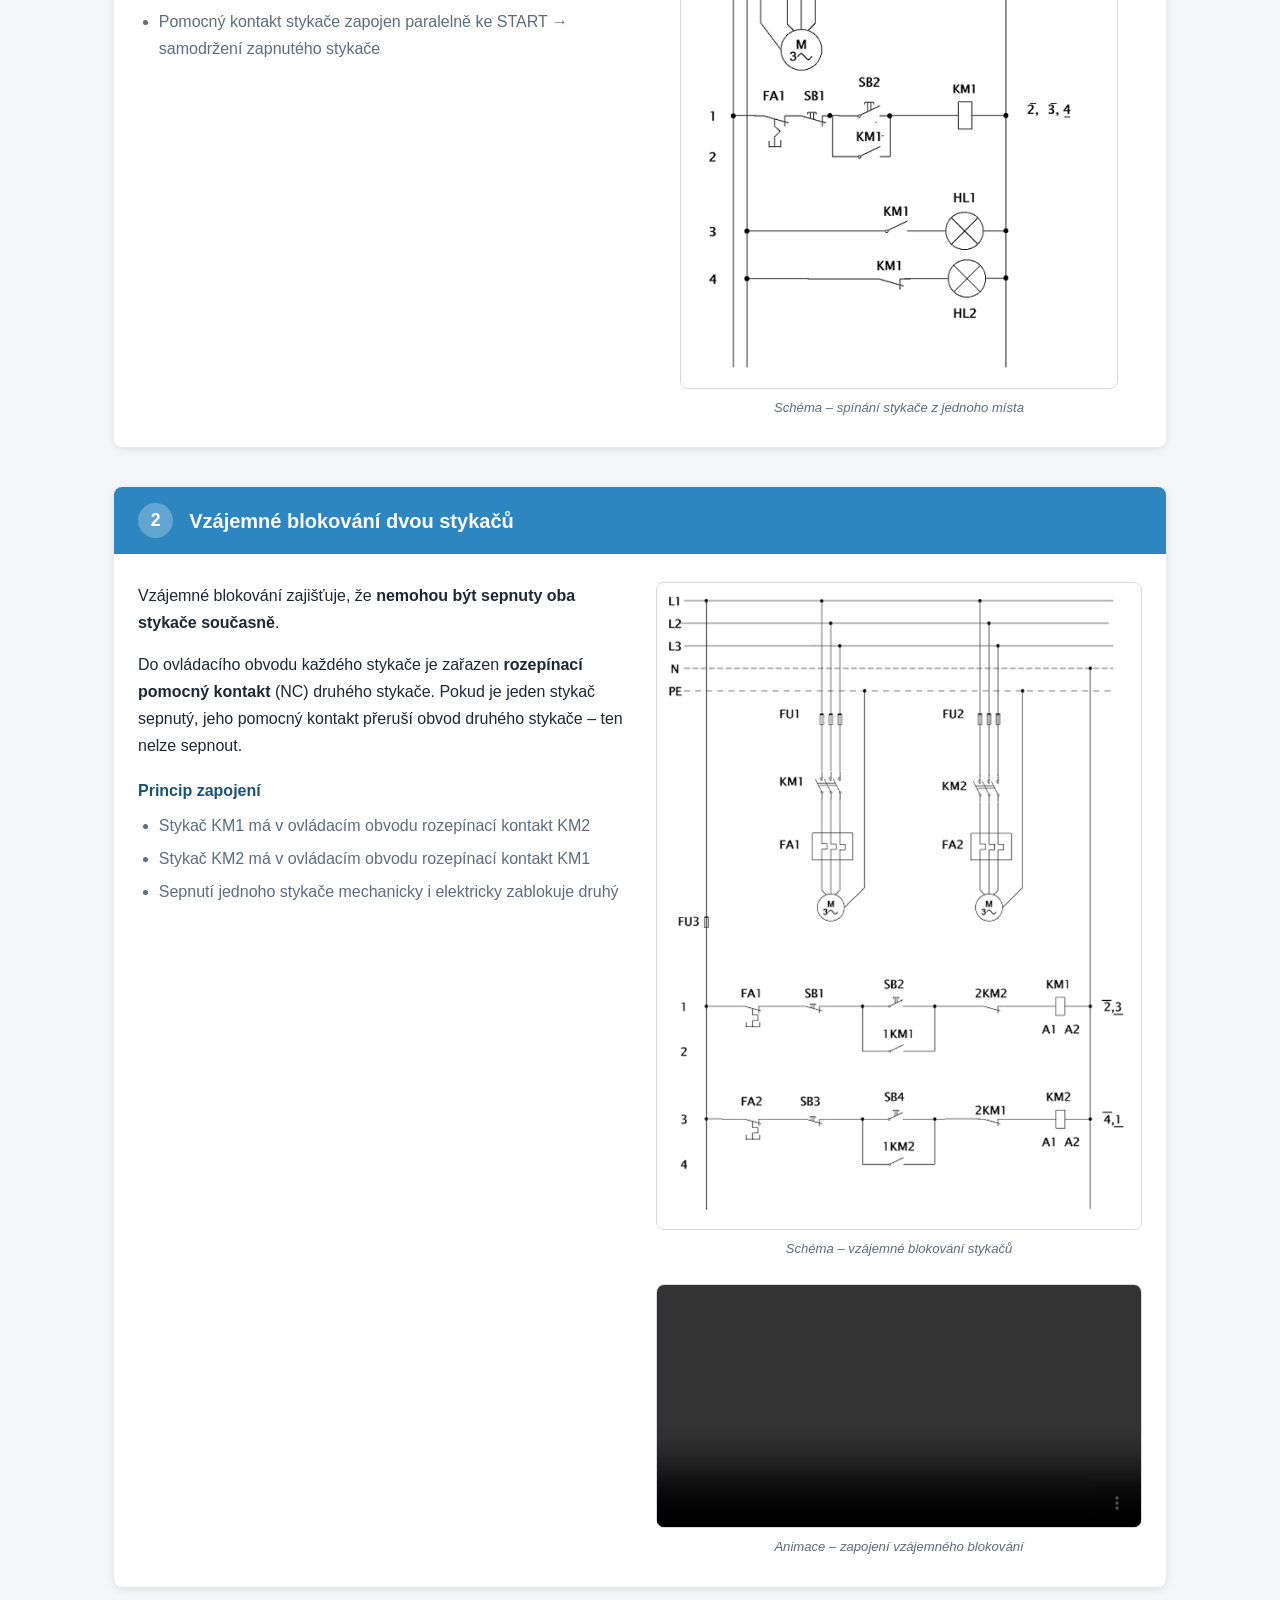
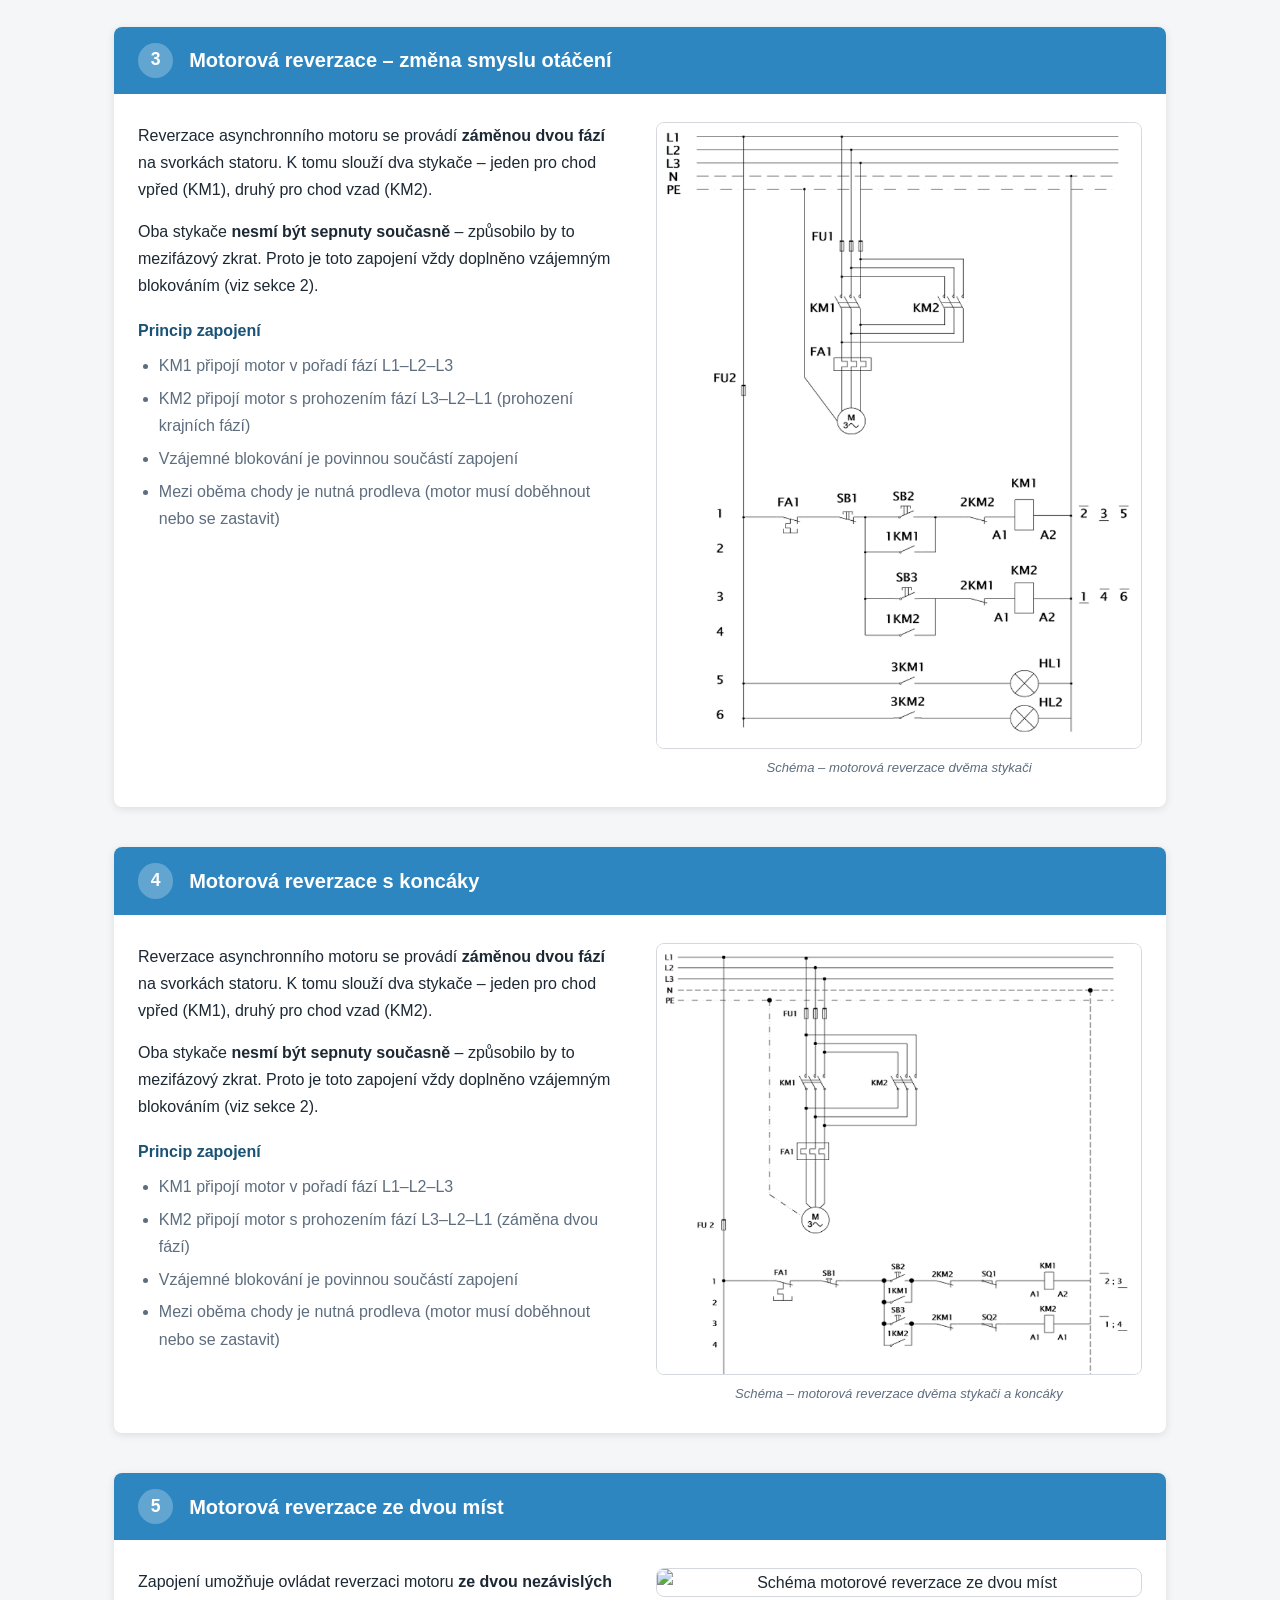
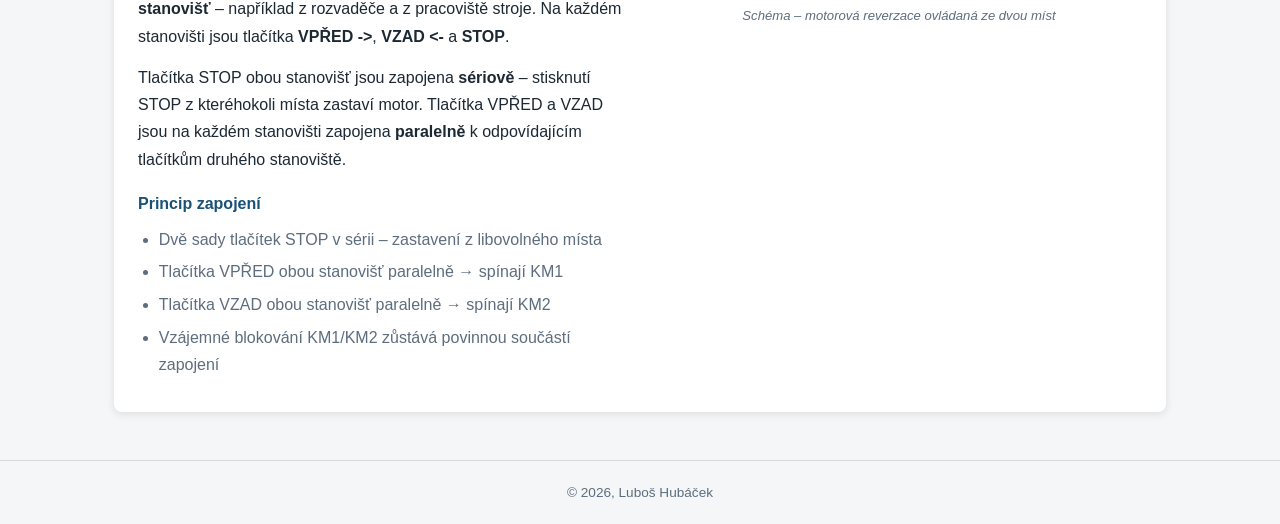
==== commit d38a07d5: "Improvements" ====
--- a/index.html
+++ b/index.html
@@ -6,6 +6,7 @@
   <title>Zapojování stykačů</title>
   <link rel="stylesheet" href="style.css">
   <link rel="icon" type="image/svg+xml" href="favicon.svg">
+  <link rel="apple-touch-icon" href="apple-touch-icon.png">
 </head>
 <body>
 
@@ -17,6 +18,7 @@
       <a href="#blokovani">Vzájemné blokování</a>
       <a href="#reverzace">Motorová reverzace</a>
       <a href="#reverzace_dorazy">Motorová reverzace s koncáky</a>
+      <a href="#reverzace_dve_mista">Motorová reverzace ze dvou míst</a>
       <a href="assets/docs/prumyslove-instalace.pdf" target="_blank">Průmyslové instalace (PDF)</a>
     </nav>
   </header>
@@ -164,9 +166,9 @@
           </p>
           <h3>Princip zapojení</h3>
           <ul>
-            <li>Tlačítko STOP je <strong>rozpínací</strong> (NC) – v klidu zavřené</li>
-            <li>Tlačítko START je <strong>spínací</strong> (NO) – v klidu otevřené</li>
-            <li>Pomocný kontakt stykače zapojen paralelně ke START → samodržení</li>
+            <li>Tlačítko STOP (SB1) je <strong>rozpínací</strong> (NC) – v klidu zavřené</li>
+            <li>Tlačítko START (SB2) je <strong>spínací</strong> (NO) – v klidu otevřené</li>
+            <li>Pomocný kontakt stykače zapojen paralelně ke START → samodržení zapnutého stykače</li>
           </ul>
         </div>
 
@@ -195,13 +197,13 @@
           </p>
           <p>
             Do ovládacího obvodu každého stykače je zařazen <strong>rozepínací pomocný kontakt</strong>
-            druhého stykače. Pokud je jeden stykač sepnutý, jeho pomocný kontakt přeruší obvod druhého
+            (NC) druhého stykače. Pokud je jeden stykač sepnutý, jeho pomocný kontakt přeruší obvod druhého
             stykače – ten nelze sepnout.
           </p>
           <h3>Princip zapojení</h3>
           <ul>
-            <li>Stykač 1 má v ovládacím obvodu rozepínací kontakt KM2</li>
-            <li>Stykač 2 má v ovládacím obvodu rozepínací kontakt KM1</li>
+            <li>Stykač KM1 má v ovládacím obvodu rozepínací kontakt KM2</li>
+            <li>Stykač KM2 má v ovládacím obvodu rozepínací kontakt KM1</li>
             <li>Sepnutí jednoho stykače mechanicky i elektricky zablokuje druhý</li>
           </ul>
         </div>
@@ -219,7 +221,7 @@
               <source src="assets/animations/blokovani/blokovani_stykacu.mp4" type="video/mp4">
               Váš prohlížeč nepodporuje přehrávání videa.
             </video>
-            <figcaption>Animace – princip vzájemného blokování</figcaption>
+            <figcaption>Animace – zapojení vzájemného blokování</figcaption>
           </figure>
         </div>
       </div>
@@ -245,7 +247,7 @@
                   <h3>Princip zapojení</h3>
                   <ul>
                       <li>KM1 připojí motor v pořadí fází L1–L2–L3</li>
-                      <li>KM2 připojí motor s prohozením fází L1–L3–L2 (záměna dvou fází)</li>
+                      <li>KM2 připojí motor s prohozením fází L3–L2–L1 (prohození krajních fází)</li>
                       <li>Vzájemné blokování je povinnou součástí zapojení</li>
                       <li>Mezi oběma chody je nutná prodleva (motor musí doběhnout nebo se zastavit)</li>
                   </ul>
@@ -264,7 +266,7 @@
 
       <section id="reverzace_dorazy">
           <div class="section-header">
-              <span class="section-number">3</span>
+              <span class="section-number">4</span>
               <h2>Motorová reverzace s koncáky</h2>
           </div>
 
@@ -281,7 +283,7 @@
                   <h3>Princip zapojení</h3>
                   <ul>
                       <li>KM1 připojí motor v pořadí fází L1–L2–L3</li>
-                      <li>KM2 připojí motor s prohozením fází L1–L3–L2 (záměna dvou fází)</li>
+                      <li>KM2 připojí motor s prohozením fází L3–L2–L1 (záměna dvou fází)</li>
                       <li>Vzájemné blokování je povinnou součástí zapojení</li>
                       <li>Mezi oběma chody je nutná prodleva (motor musí doběhnout nebo se zastavit)</li>
                   </ul>
@@ -298,6 +300,45 @@
           </div>
       </section>
 
+    <!-- SEKCE 5: Motorová reverzace ze dvou míst -->
+    <section id="reverzace_dve_mista">
+      <div class="section-header">
+        <span class="section-number">5</span>
+        <h2>Motorová reverzace ze dvou míst</h2>
+      </div>
+
+      <div class="section-body">
+        <div class="description">
+          <p>
+            Zapojení umožňuje ovládat reverzaci motoru <strong>ze dvou nezávislých stanovišť</strong>
+            – například z rozvaděče a z pracoviště stroje. Na každém stanovišti jsou tlačítka
+            <strong>VPŘED -></strong>, <strong>VZAD <-</strong> a <strong>STOP</strong>.
+          </p>
+          <p>
+            Tlačítka STOP obou stanovišť jsou zapojena <strong>sériově</strong> – stisknutí STOP
+            z kteréhokoli místa zastaví motor. Tlačítka VPŘED a VZAD jsou na každém stanovišti
+            zapojena <strong>paralelně</strong> k odpovídajícím tlačítkům druhého stanoviště.
+          </p>
+          <h3>Princip zapojení</h3>
+          <ul>
+            <li>Dvě sady tlačítek STOP v sérii – zastavení z libovolného místa</li>
+            <li>Tlačítka VPŘED obou stanovišť paralelně → spínají KM1</li>
+            <li>Tlačítka VZAD obou stanovišť paralelně → spínají KM2</li>
+            <li>Vzájemné blokování KM1/KM2 zůstává povinnou součástí zapojení</li>
+          </ul>
+        </div>
+
+        <div class="media-block">
+          <figure>
+            <img src="assets/images/reverzace/reverzace_dve_mista.png"
+                 alt="Schéma motorové reverzace ze dvou míst"
+                 class="schema-img">
+            <figcaption>Schéma – motorová reverzace ovládaná ze dvou míst</figcaption>
+          </figure>
+        </div>
+      </div>
+    </section>
+
   </main>
 
   <footer>
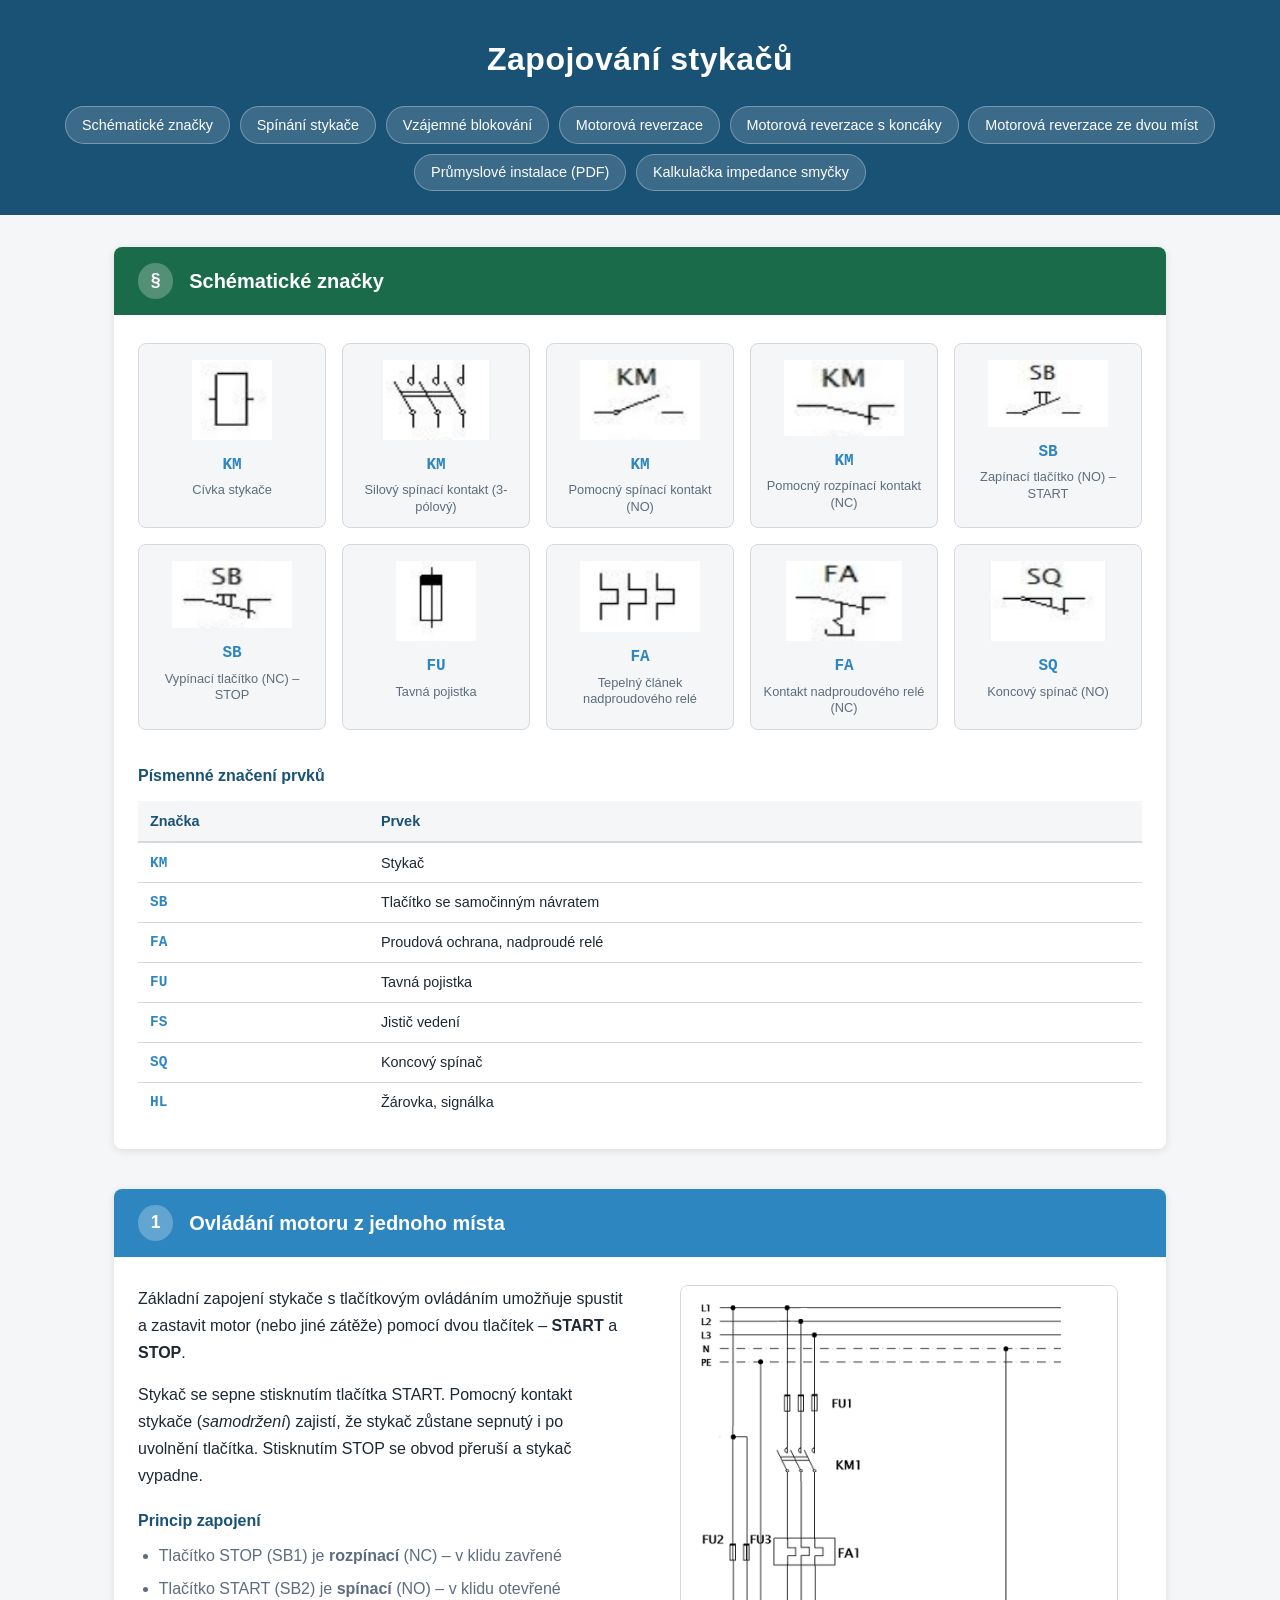
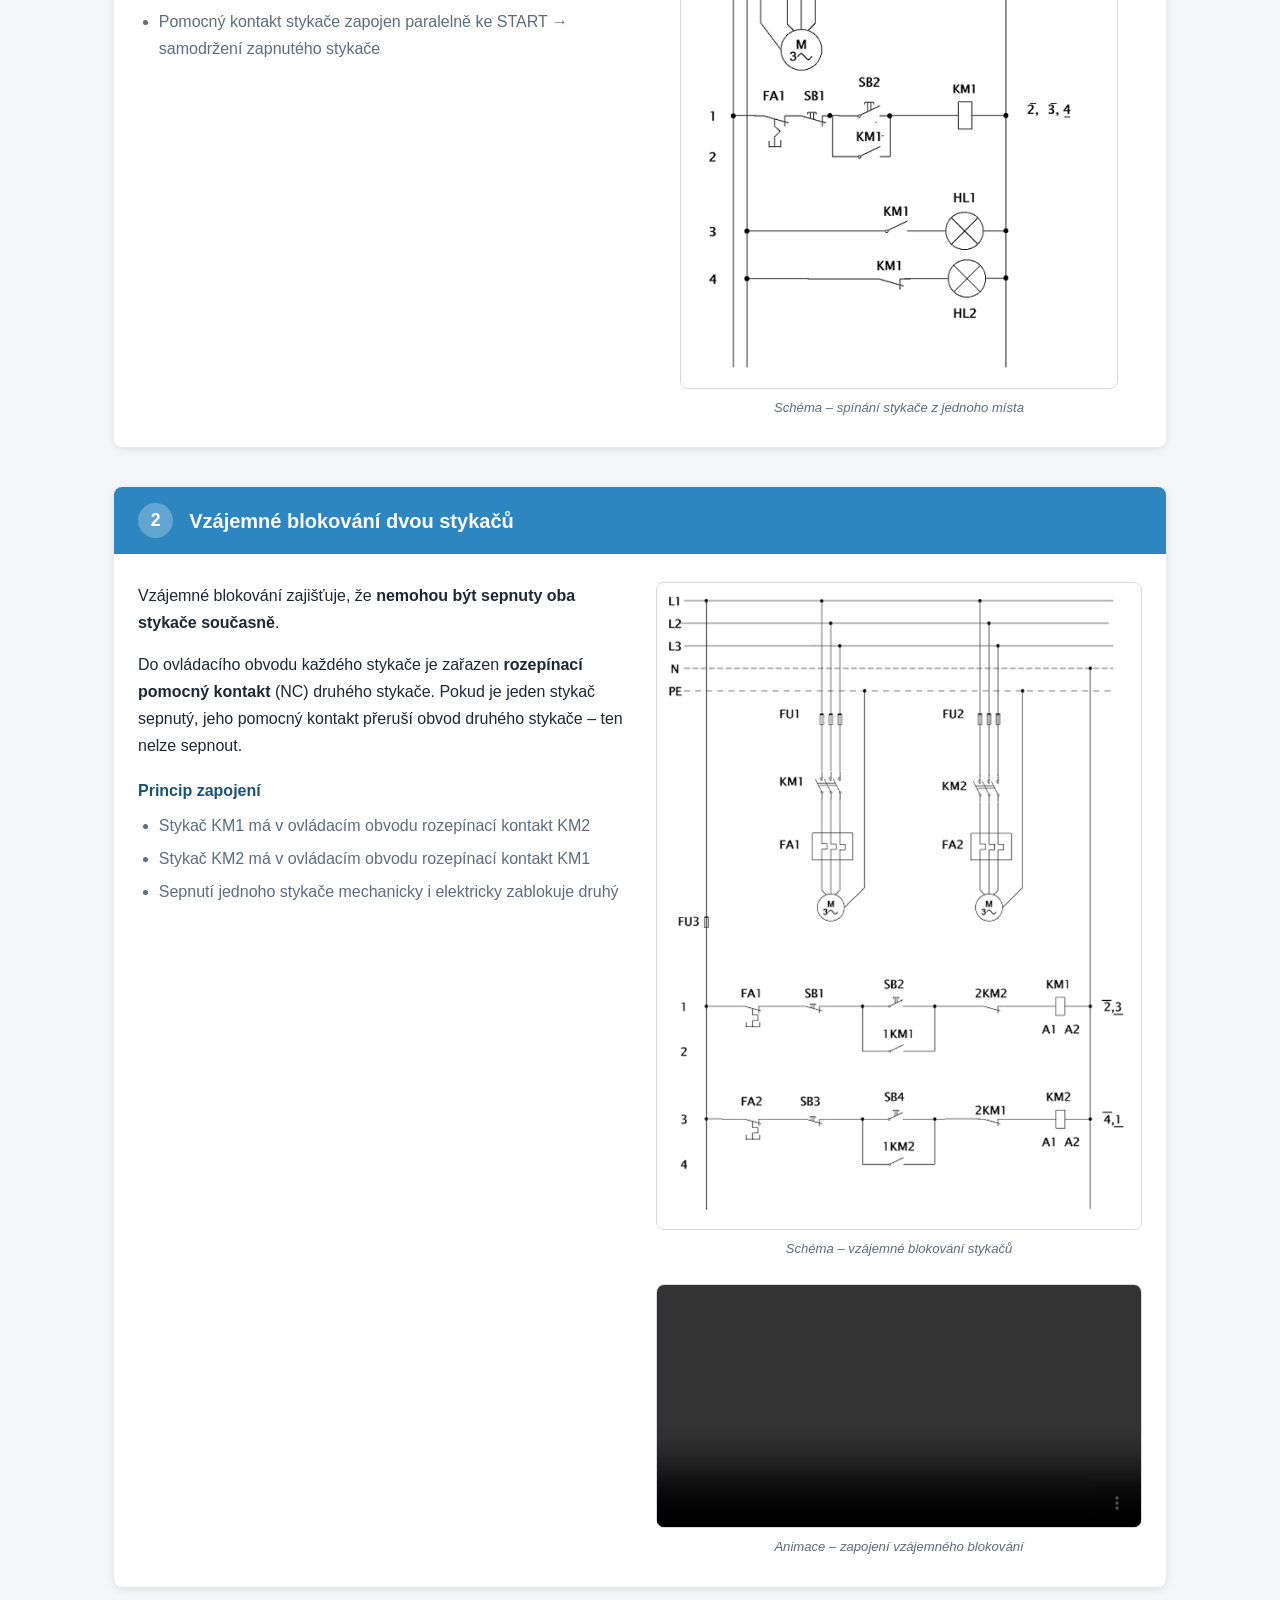
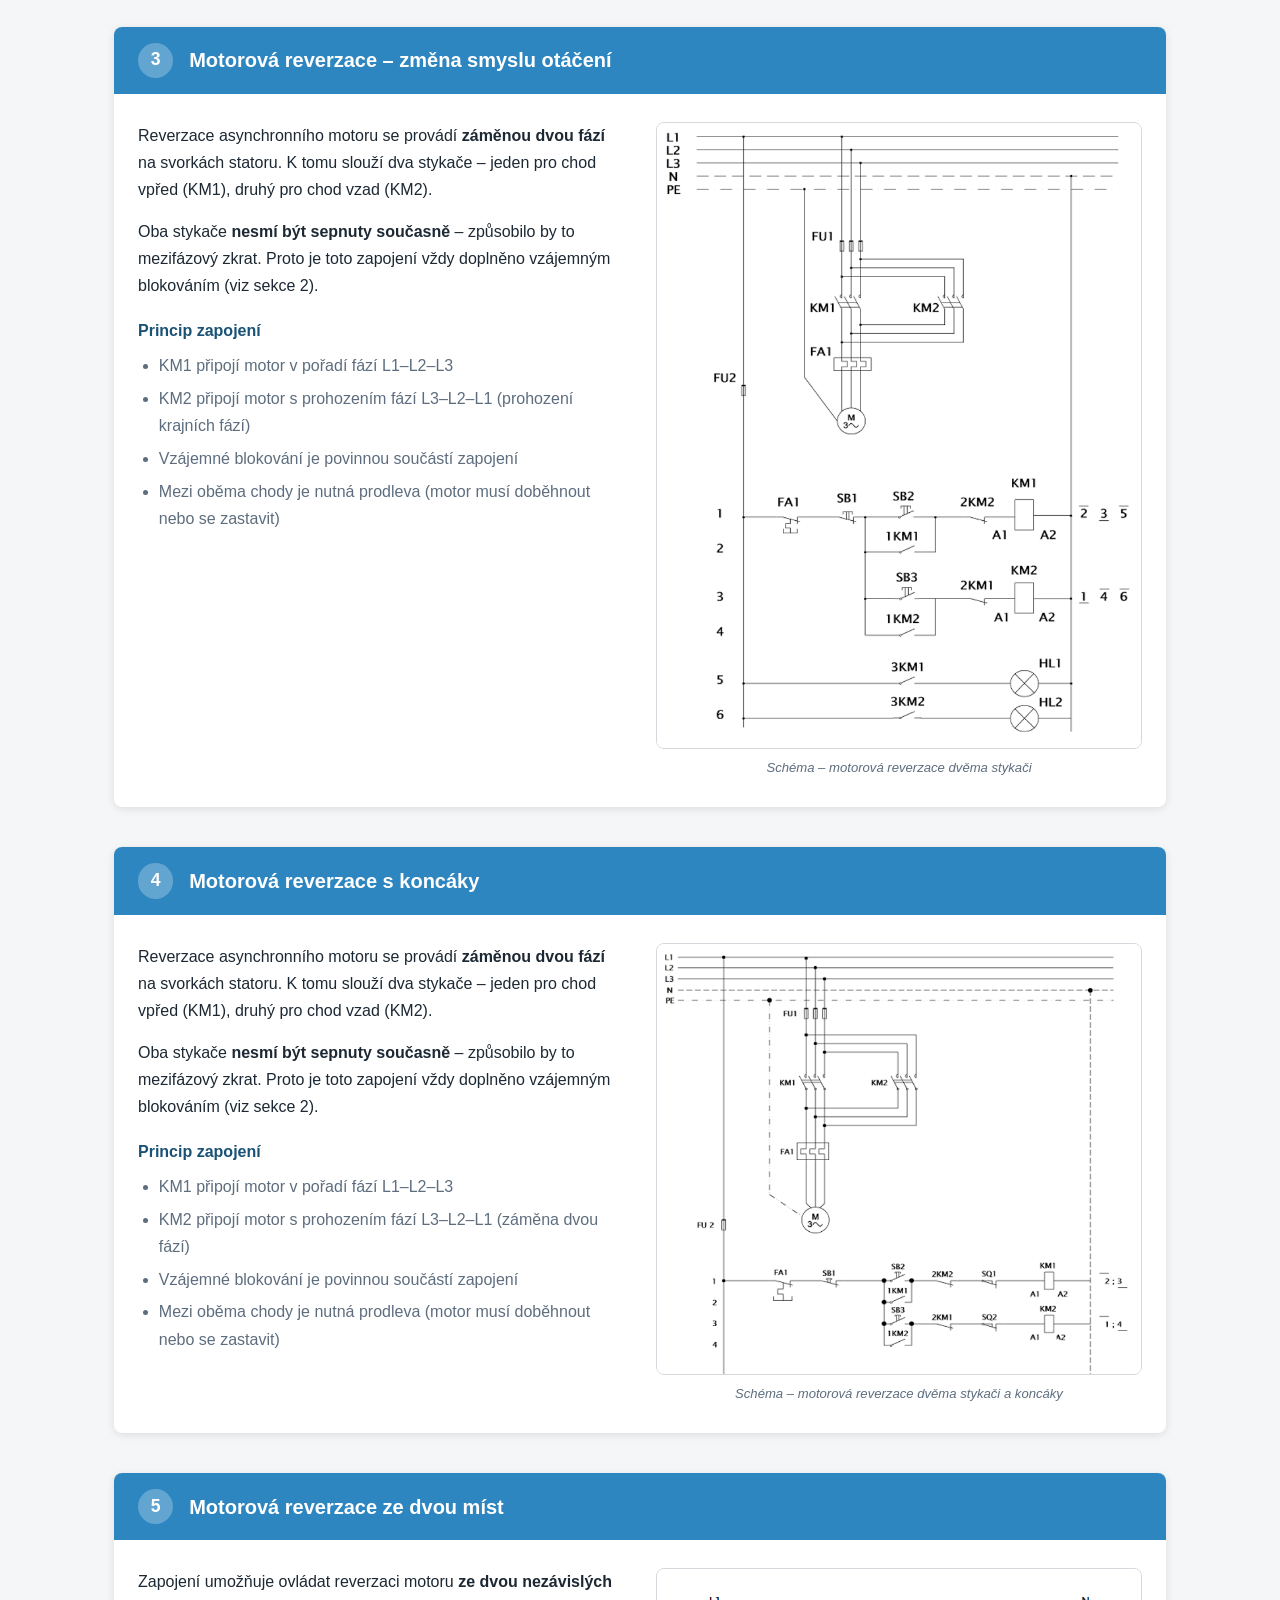
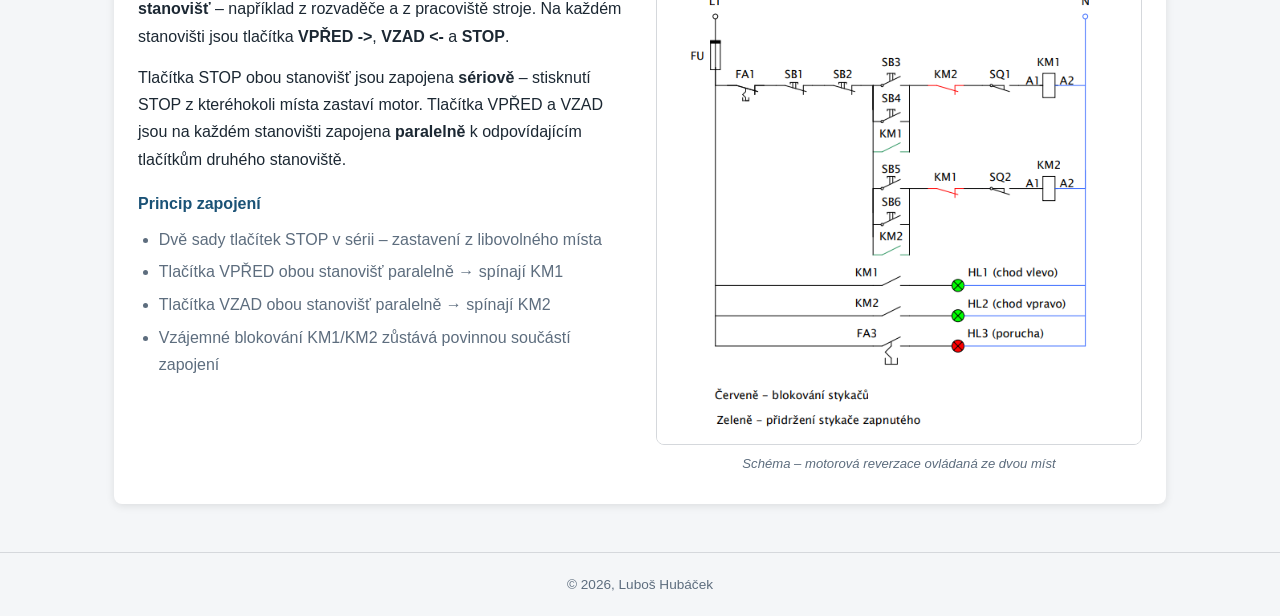
==== commit 67691ec1: "Kalkulacka impedance smycky" ====
--- a/index.html
+++ b/index.html
@@ -20,6 +20,7 @@
       <a href="#reverzace_dorazy">Motorová reverzace s koncáky</a>
       <a href="#reverzace_dve_mista">Motorová reverzace ze dvou míst</a>
       <a href="assets/docs/prumyslove-instalace.pdf" target="_blank">Průmyslové instalace (PDF)</a>
+      <a href="impedance-smycky.html">Kalkulačka impedance smyčky</a>
     </nav>
   </header>
 
--- a/style.css
+++ b/style.css
@@ -307,3 +307,203 @@
     font-size: 1.5rem;
   }
 }
+
+/* ── Kalkulačka impedance smyčky ── */
+.header-impedance {
+  background: #148f77;
+}
+
+.formula-box {
+  background: var(--clr-bg);
+  border: 2px solid var(--clr-accent);
+  border-radius: var(--radius);
+  padding: .6rem 1.2rem;
+  font-size: 1.3rem;
+  font-weight: 600;
+  text-align: center;
+  color: var(--clr-primary);
+  margin-bottom: .4rem;
+}
+
+.norm-label {
+  font-size: .8rem;
+  color: var(--clr-muted);
+  text-align: center;
+  margin-bottom: 1.25rem;
+  font-style: italic;
+}
+
+.seg {
+  display: flex;
+  border: 1px solid var(--clr-border);
+  border-radius: var(--radius);
+  overflow: hidden;
+  margin-bottom: 1.25rem;
+}
+
+.seg button {
+  flex: 1;
+  padding: .5rem;
+  background: var(--clr-surface);
+  border: none;
+  border-right: 1px solid var(--clr-border);
+  color: var(--clr-muted);
+  font-family: inherit;
+  font-size: .9rem;
+  font-weight: 500;
+  cursor: pointer;
+  transition: background .15s, color .15s;
+}
+
+.seg button:last-child { border-right: none; }
+.seg button:hover { background: var(--clr-bg); color: var(--clr-primary); }
+.seg button.active { background: var(--clr-accent); color: #fff; font-weight: 600; }
+
+.calc-field { margin-bottom: 1.1rem; }
+
+.calc-field-head {
+  display: flex;
+  justify-content: space-between;
+  align-items: baseline;
+  margin-bottom: 6px;
+  font-size: .9rem;
+  color: var(--clr-muted);
+}
+
+.calc-val {
+  font-weight: 700;
+  color: var(--clr-primary);
+  font-family: 'Courier New', monospace;
+}
+
+input[type=range] {
+  -webkit-appearance: none;
+  width: 100%;
+  height: 4px;
+  background: var(--clr-border);
+  border-radius: 2px;
+  outline: none;
+  cursor: pointer;
+}
+
+input[type=range]::-webkit-slider-thumb {
+  -webkit-appearance: none;
+  width: 18px;
+  height: 18px;
+  border-radius: 50%;
+  background: var(--clr-accent);
+  border: 2px solid #fff;
+  box-shadow: 0 1px 4px rgba(0,0,0,.2);
+  cursor: pointer;
+  transition: transform .1s;
+}
+
+input[type=range]::-webkit-slider-thumb:hover { transform: scale(1.2); }
+
+input[type=range]::-moz-range-thumb {
+  width: 18px;
+  height: 18px;
+  border-radius: 50%;
+  background: var(--clr-accent);
+  border: 2px solid #fff;
+  cursor: pointer;
+}
+
+.metrics {
+  display: grid;
+  grid-template-columns: repeat(3, 1fr);
+  gap: .75rem;
+  margin-bottom: 1rem;
+}
+
+.metric {
+  background: var(--clr-bg);
+  border: 1px solid var(--clr-border);
+  border-radius: var(--radius);
+  padding: .75rem .5rem;
+  text-align: center;
+}
+
+.m-label { font-size: .75rem; color: var(--clr-muted); margin-bottom: .25rem; }
+
+.m-val {
+  font-size: 1.4rem;
+  font-weight: 700;
+  color: var(--clr-primary);
+  font-family: 'Courier New', monospace;
+}
+
+.m-unit { font-size: .8rem; color: var(--clr-muted); margin-left: 2px; }
+
+.result-panel {
+  border-radius: var(--radius);
+  padding: 1rem 1.25rem;
+  border: 2px solid var(--clr-border);
+  background: var(--clr-bg);
+  margin-bottom: 1rem;
+  transition: border-color .3s, background .3s;
+}
+
+.result-panel.ok  { border-color: #1e8449; background: #eafaf1; }
+.result-panel.fail { border-color: #c0392b; background: #fdedec; }
+
+.result-verdict {
+  font-size: .95rem;
+  font-weight: 700;
+  letter-spacing: .05em;
+  text-transform: uppercase;
+  margin-bottom: .4rem;
+}
+
+.ok  .result-verdict { color: #1e8449; }
+.fail .result-verdict { color: #c0392b; }
+
+.result-detail {
+  font-size: .85rem;
+  color: var(--clr-muted);
+  line-height: 1.7;
+  font-family: 'Courier New', monospace;
+  white-space: pre-line;
+}
+
+.bar-wrap {
+  background: var(--clr-border);
+  border-radius: 4px;
+  height: 8px;
+  overflow: hidden;
+  margin: .75rem 0 .35rem;
+}
+
+.bar-inner {
+  height: 100%;
+  border-radius: 4px;
+  transition: width .3s ease, background .3s;
+  background: #1e8449;
+}
+
+.result-panel.fail .bar-inner { background: #c0392b; }
+
+.bar-labels {
+  display: flex;
+  justify-content: space-between;
+  font-size: .75rem;
+  color: var(--clr-muted);
+  font-family: 'Courier New', monospace;
+}
+
+.calc-note {
+  font-size: .8rem;
+  color: var(--clr-muted);
+  line-height: 1.6;
+}
+
+.row-active td {
+  background: rgba(46, 134, 193, .1);
+  color: var(--clr-accent);
+  font-weight: 700;
+}
+
+.row-active td:first-child::before {
+  content: '▶ ';
+  font-size: .7rem;
+}
